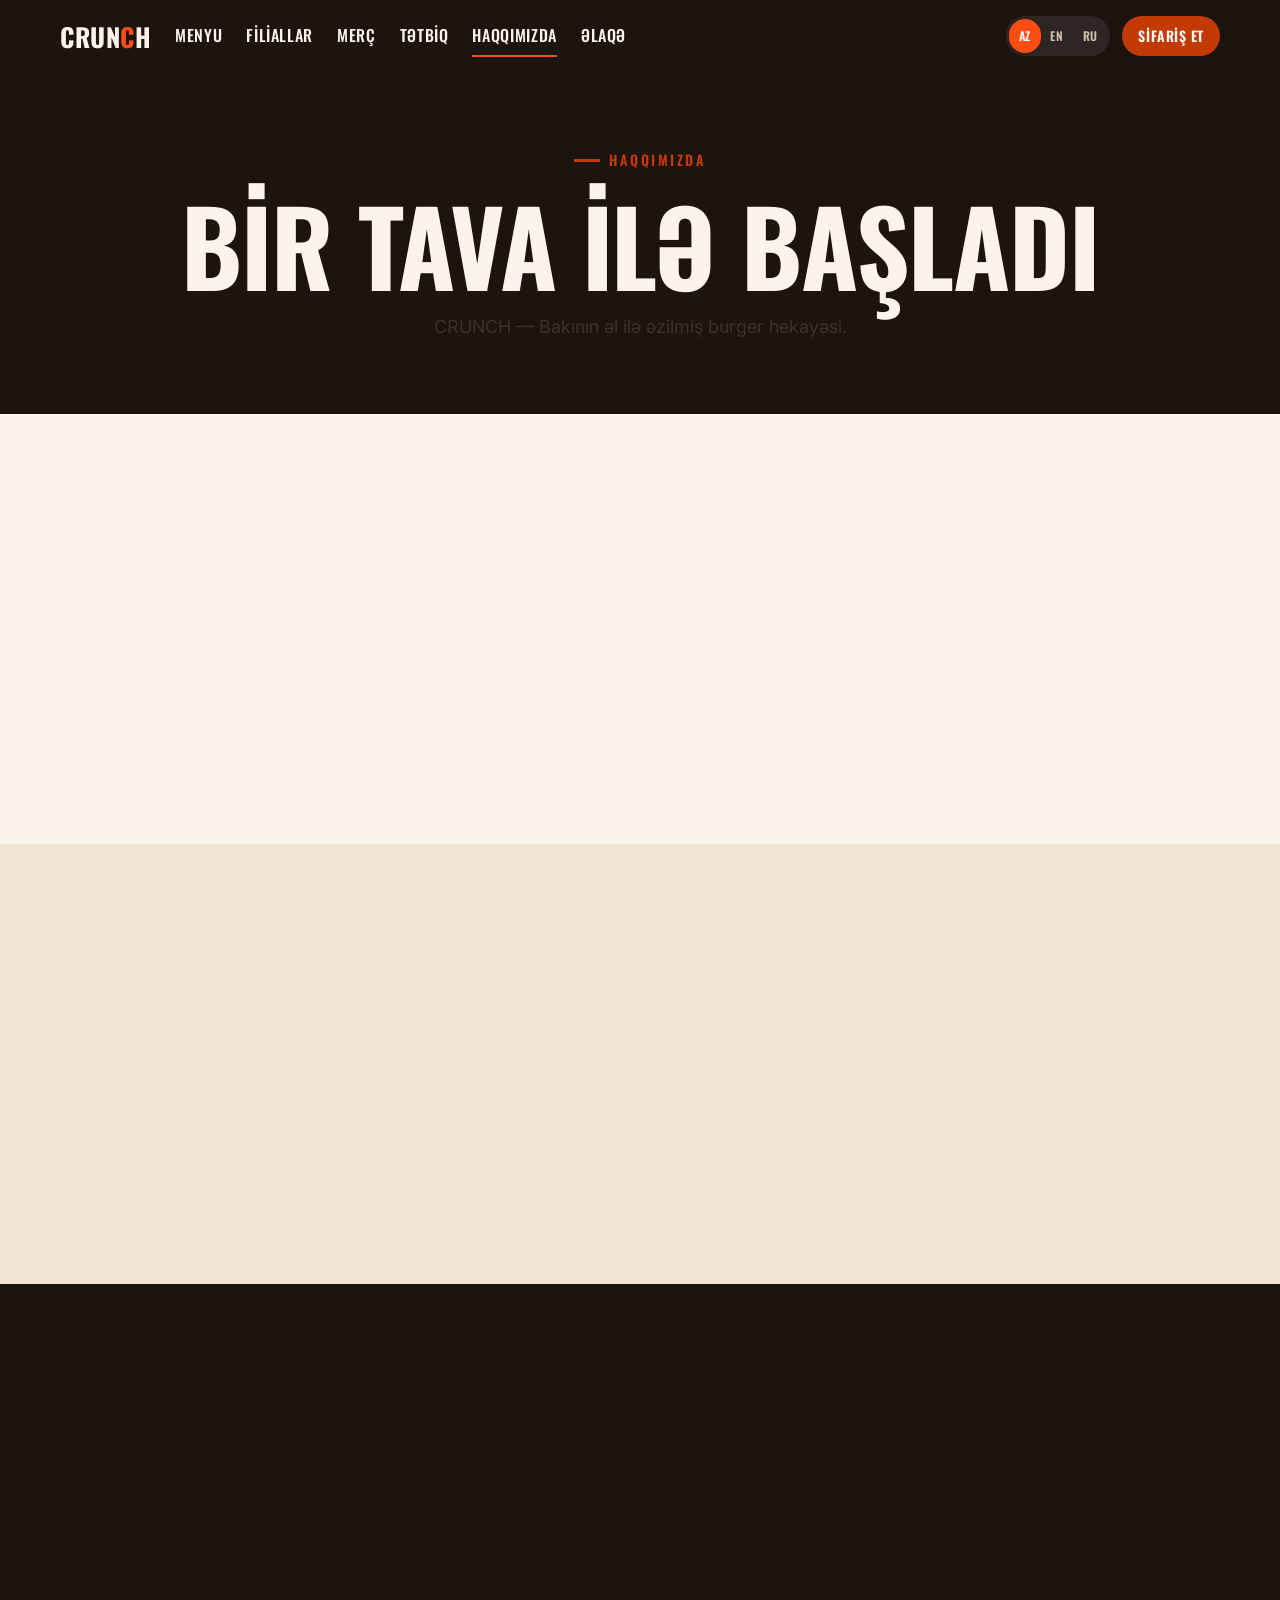
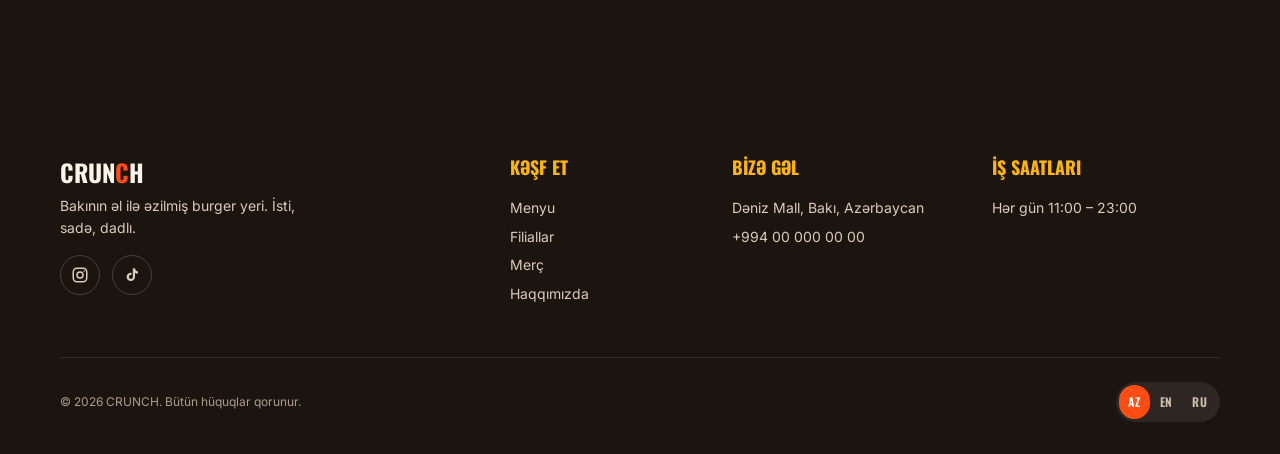
==== about.html @ f6db9130 "Add Menu, Locations, Merch, App, About, Contact pages - Menu: trilingual data-driven cards, sticky c" ====
<!doctype html>
<html lang="az">
<head>
<meta charset="utf-8">
<meta name="viewport" content="width=device-width, initial-scale=1, viewport-fit=cover">
<title>Haqqımızda — CRUNCH | Bir tava ilə başlayan hekayə</title>
<meta name="description" content="CRUNCH hekayəsi — 2021-ci ildə bir isti tava ilə başladıq. Təzəlik, sadəlik və qonaqpərvərlik dəyərlərimizlə tanış ol.">
<meta name="theme-color" content="#1B140F">
<link rel="icon" href="assets/img/brand/favicon.svg" type="image/svg+xml">
<meta property="og:title" content="CRUNCH — Bakının əl ilə əzilmiş burgerləri">
<meta property="og:type" content="website">
<link rel="preconnect" href="https://fonts.googleapis.com">
<link rel="preconnect" href="https://fonts.gstatic.com" crossorigin>
<link href="https://fonts.googleapis.com/css2?family=Oswald:wght@500;600;700&family=Inter:wght@400;500;700&display=swap&subset=latin,latin-ext,cyrillic" rel="stylesheet">
<link rel="stylesheet" href="css/tokens.css">
<link rel="stylesheet" href="css/base.css">
<link rel="stylesheet" href="css/components.css">
<link rel="stylesheet" href="css/pages.css">
<script defer src="data/strings.js"></script>
<script defer src="js/i18n.js"></script>
</head>
<body data-page="about">
<script>document.documentElement.classList.add('js');</script>
<a class="skip-link" href="#main">Skip to content</a>

<!-- @partial:header -->
<header class="site-header on-dark">
  <div class="container header-inner">
    <a class="brand" href="index.html" aria-label="CRUNCH">
      <span style="font-family:var(--font-display);font-weight:700;font-size:1.6rem;letter-spacing:.02em;color:var(--c-cream)">CRUN<span style="color:var(--c-flame)">C</span>H</span>
    </a>
    <nav class="nav-primary" aria-label="Primary">
      <a href="menu.html" data-i18n="nav.menu">Menyu</a>
      <a href="locations.html" data-i18n="nav.locations">Filiallar</a>
      <a href="merch.html" data-i18n="nav.merch">Merç</a>
      <a href="app.html" data-i18n="nav.app">Tətbiq</a>
      <a href="about.html" aria-current="page" data-i18n="nav.about">Haqqımızda</a>
      <a href="contact.html" data-i18n="nav.contact">Əlaqə</a>
    </nav>
    <div class="header-actions">
      <div class="lang-switch" role="radiogroup" aria-label="Language">
        <button type="button" data-lang="az" role="radio" aria-checked="true">AZ</button>
        <button type="button" data-lang="en" role="radio" aria-checked="false">EN</button>
        <button type="button" data-lang="ru" role="radio" aria-checked="false">RU</button>
      </div>
      <a class="btn btn--flame btn--sm" href="https://wolt.com/az/aze/baku/restaurant/crunch-burger" target="_blank" rel="noopener"><span data-i18n="cta.order">Sifariş et</span></a>
      <button class="nav-toggle" aria-label="Menyunu aç" data-i18n-attr="aria-label:nav.open" aria-expanded="false" aria-controls="drawer">
        <svg class="icon-open" viewBox="0 0 24 24" fill="none" stroke="currentColor" stroke-width="2.2" aria-hidden="true"><path d="M3 6h18M3 12h18M3 18h18"/></svg>
        <svg class="icon-close" viewBox="0 0 24 24" fill="none" stroke="currentColor" stroke-width="2.2" aria-hidden="true"><path d="M6 6l12 12M18 6L6 18"/></svg>
      </button>
    </div>
  </div>
</header>
<aside class="drawer on-dark" id="drawer" aria-label="Menu">
  <a class="drawer-link" href="menu.html" data-i18n="nav.menu">Menyu</a>
  <a class="drawer-link" href="locations.html" data-i18n="nav.locations">Filiallar</a>
  <a class="drawer-link" href="merch.html" data-i18n="nav.merch">Merç</a>
  <a class="drawer-link" href="app.html" data-i18n="nav.app">Tətbiq</a>
  <a class="drawer-link" href="about.html" aria-current="page" data-i18n="nav.about">Haqqımızda</a>
  <a class="drawer-link" href="contact.html" data-i18n="nav.contact">Əlaqə</a>
  <a class="btn btn--flame btn--block drawer-cta" href="https://wolt.com/az/aze/baku/restaurant/crunch-burger" target="_blank" rel="noopener"><span data-i18n="cta.order">Sifariş et</span></a>
</aside>
<div class="scrim"></div>
<!-- /@partial:header -->

<main id="main">

  <!-- Page hero -->
  <section class="page-hero">
    <div class="container">
      <span class="eyebrow" data-i18n="about.hero.eyebrow">Haqqımızda</span>
      <h1 data-i18n="about.hero.title">Bir tava ilə başladı</h1>
      <p class="lede" data-i18n="about.hero.sub">CRUNCH — Bakının əl ilə əzilmiş burger hekayəsi.</p>
    </div>
  </section>

  <!-- Story -->
  <section class="section" aria-label="Hekayəmiz">
    <div class="container">
      <div class="prose reveal">
        <p class="lede" data-i18n="about.story.lede">2021-ci ildə bir isti tava, bir çuval yerli çörək və sadə bir fikirlə başladıq: burger təzə olanda hər şey dəyişir.</p>
        <p data-i18n="about.story.p1">İlk mətbəximiz o qədər kiçik idi ki, növbə küçəyə çıxırdı. Amma qayda birinci gündən eyni idi — köftə yalnız sifariş gələndə əzilir, çörək yalnız həmin səhər bişirsə sayılır, sous yalnız öz mətbəximizdə hazırlanırsa süfrəyə çıxır.</p>
        <p data-i18n="about.story.p2">Bu gün Bakıda üç filialımız var, amma hər burger hələ də o kiçik mətbəxin qaydaları ilə hazırlanır. Böyüdük, tələsmədik.</p>
      </div>
    </div>
  </section>

  <!-- Values -->
  <section class="section on-paper" aria-labelledby="values-h">
    <div class="container">
      <div class="section-head reveal">
        <span class="eyebrow" data-i18n="about.values.eyebrow">Dəyərlərimiz</span>
        <h2 id="values-h" data-i18n="about.values.title">Bizi biz edən</h2>
      </div>
      <div class="values-grid">
        <article class="card reveal">
          <div class="body">
            <h3 data-i18n="about.v1t">Təzəlik</h3>
            <p class="desc" data-i18n="about.v1b">Dondurulmuş heç nə. Hər gün gələn ət, hər səhər bişən çörək.</p>
          </div>
        </article>
        <article class="card reveal">
          <div class="body">
            <h3 data-i18n="about.v2t">Sadəlik</h3>
            <p class="desc" data-i18n="about.v2b">Qısa menyu, dürüst qiymət, artıq heç nə. Yaxşı burger izahat istəmir.</p>
          </div>
        </article>
        <article class="card reveal">
          <div class="body">
            <h3 data-i18n="about.v3t">Qonaqpərvərlik</h3>
            <p class="desc" data-i18n="about.v3b">Hər qonaq evə gəlmiş kimi. İsti salam, isti burger.</p>
          </div>
        </article>
      </div>
    </div>
  </section>

  <!-- Closing CTA -->
  <section class="section on-dark" aria-labelledby="about-cta-h">
    <div class="container" style="text-align:center">
      <div class="reveal">
        <h2 id="about-cta-h" data-i18n="about.cta.title">İndi dadına bax</h2>
        <p class="lede" style="margin-inline:auto" data-i18n="about.cta.sub">Sözdən dada keçək — menyu səni gözləyir.</p>
        <a class="btn btn--flame" style="margin-top:var(--sp-6)" href="menu.html"><span data-i18n="cta.viewMenu">Menyuya bax</span></a>
      </div>
    </div>
  </section>

</main>

<!-- @partial:footer -->
<footer class="site-footer on-dark">
  <div class="container">
    <div class="footer-grid">
      <div class="footer-col footer-brand">
        <span style="font-family:var(--font-display);font-weight:700;font-size:1.5rem;color:var(--c-cream)">CRUN<span style="color:var(--c-flame)">C</span>H</span>
        <p data-i18n="footer.tagline">Bakının əl ilə əzilmiş burger yeri. İsti, sadə, dadlı.</p>
        <div class="socials">
          <a href="https://www.instagram.com/crunch.burger.baku/" target="_blank" rel="noopener" aria-label="Instagram"><svg viewBox="0 0 24 24" fill="none" stroke="currentColor" stroke-width="2" aria-hidden="true"><rect x="3" y="3" width="18" height="18" rx="5"/><circle cx="12" cy="12" r="4"/><circle cx="17.5" cy="6.5" r="1" fill="currentColor" stroke="none"/></svg></a>
          <a href="https://www.tiktok.com/@crunch.burger.baku" target="_blank" rel="noopener" aria-label="TikTok"><svg viewBox="0 0 24 24" fill="currentColor" aria-hidden="true"><path d="M16 3c.3 2.3 1.9 4 4 4.2v2.9c-1.5.1-2.8-.4-4-1.2v5.6a5.6 5.6 0 1 1-5.6-5.6c.3 0 .6 0 .9.1v3a2.6 2.6 0 1 0 1.8 2.5V3z"/></svg></a>
        </div>
      </div>
      <div class="footer-col">
        <h4 data-i18n="footer.explore">Kəşf et</h4>
        <a href="menu.html" data-i18n="nav.menu">Menyu</a>
        <a href="locations.html" data-i18n="nav.locations">Filiallar</a>
        <a href="merch.html" data-i18n="nav.merch">Merç</a>
        <a href="about.html" aria-current="page" data-i18n="nav.about">Haqqımızda</a>
      </div>
      <div class="footer-col">
        <h4 data-i18n="footer.visit">Bizə gəl</h4>
        <p data-i18n="footer.address">Dəniz Mall, Bakı, Azərbaycan</p>
        <a href="tel:+994000000000">+994 00 000 00 00</a>
      </div>
      <div class="footer-col">
        <h4 data-i18n="footer.hours">İş saatları</h4>
        <p data-i18n="footer.hoursVal">Hər gün 11:00 – 23:00</p>
      </div>
    </div>
    <div class="footer-bottom">
      <span>© 2026 CRUNCH. <span data-i18n="footer.rights">Bütün hüquqlar qorunur.</span></span>
      <div class="lang-switch" role="radiogroup" aria-label="Language">
        <button type="button" data-lang="az" role="radio" aria-checked="true">AZ</button>
        <button type="button" data-lang="en" role="radio" aria-checked="false">EN</button>
        <button type="button" data-lang="ru" role="radio" aria-checked="false">RU</button>
      </div>
    </div>
  </div>
</footer>
<!-- /@partial:footer -->

<script defer src="js/main.js"></script>
</body>
</html>
---- css/tokens.css ----
/* ============================================================
   CRUNCH — Design tokens ("CHAR & FLAME")
   Single source of truth. Everything else consumes these.
   ============================================================ */
:root {
  /* — Color — */
  --c-char: #1B140F;        /* dark sections, primary text on light */
  --c-smoke: #3B322B;       /* secondary text on light */
  --c-cream: #FAF4EA;       /* page background */
  --c-paper: #F1E6D4;       /* card / alt-section background */
  --c-line: #E2D5BF;        /* hairlines */
  --c-flame: #FF4D14;       /* bright accent: large/graphic only */
  --c-flame-deep: #C43A05;  /* flame as text on cream / button bg */
  --c-mustard: #FFB800;     /* badges, price highlights */
  --c-lettuce: #2E7D32;     /* "open now" status only */
  --c-white: #FFFFFF;
  --c-char-80: rgb(27 20 15 / .8);

  /* — Type — */
  --font-display: "Oswald", "Arial Narrow", "Segoe UI", sans-serif;
  --font-body: "Inter", system-ui, -apple-system, "Segoe UI", Roboto, sans-serif;
  --fs-900: clamp(2.75rem, 1.5rem + 6.5vw, 6.5rem);
  --fs-800: clamp(2rem, 1.2rem + 3.5vw, 3.75rem);
  --fs-700: clamp(1.5rem, 1.2rem + 1.5vw, 2.25rem);
  --fs-600: 1.25rem;
  --fs-500: 1.125rem;
  --fs-400: 1rem;
  --fs-300: .875rem;
  --fs-200: .75rem;

  /* — Space (4px base) — */
  --sp-1: .25rem; --sp-2: .5rem; --sp-3: .75rem; --sp-4: 1rem;
  --sp-6: 1.5rem; --sp-8: 2rem; --sp-12: 3rem; --sp-16: 4rem; --sp-24: 6rem;
  --section-pad: clamp(3.5rem, 8vw, 7rem);

  /* — Radius — */
  --r-sm: 8px; --r-md: 14px; --r-lg: 22px; --r-full: 999px;

  /* — Shadow (warm-tinted, never gray) — */
  --shadow-1: 0 1px 3px rgb(27 20 15 / .08);
  --shadow-2: 0 6px 20px rgb(27 20 15 / .12);
  --shadow-3: 0 16px 44px rgb(27 20 15 / .18);

  /* — Motion — */
  --ease-out: cubic-bezier(.22, 1, .36, 1);
  --ease-in-out: cubic-bezier(.65, 0, .35, 1);
  --t-fast: 150ms; --t-med: 280ms; --t-slow: 520ms;

  /* — Layout — */
  --container: 1240px;
  --gutter: clamp(1rem, 4vw, 2.5rem);
  --header-h: 64px;
}
@media (min-width: 1024px) {
  :root { --header-h: 72px; }
}
---- css/base.css ----
/* ============================================================
   CRUNCH — Base: reset, typography, landmarks, utilities
   ============================================================ */

*, *::before, *::after { box-sizing: border-box; }
* { margin: 0; min-width: 0; }

html {
  -webkit-text-size-adjust: 100%;
  scroll-behavior: smooth;
  scroll-padding-top: calc(var(--header-h) + 1rem);
}
@media (prefers-reduced-motion: reduce) {
  html { scroll-behavior: auto; }
}

body {
  font-family: var(--font-body);
  font-size: var(--fs-400);
  line-height: 1.6;
  color: var(--c-char);
  background: var(--c-cream);
  -webkit-font-smoothing: antialiased;
  text-rendering: optimizeLegibility;
  overflow-x: clip;                 /* belt-and-braces vs 320px overflow */
}

img, picture, svg, video { display: block; max-width: 100%; height: auto; }
a { color: inherit; text-decoration: none; }
button { font: inherit; color: inherit; cursor: pointer; background: none; border: 0; }
input, textarea, select { font: inherit; }
ul[role="list"] { list-style: none; padding: 0; }

h1, h2, h3 {
  font-family: var(--font-display);
  font-weight: 700;
  line-height: 1.02;
  letter-spacing: -0.01em;
  text-transform: uppercase;
  text-wrap: balance;
}
h1 { font-size: var(--fs-900); }
h2 { font-size: var(--fs-800); }
h3 { font-size: var(--fs-700); }
p { text-wrap: pretty; overflow-wrap: anywhere; }

/* — Focus — */
:focus-visible {
  outline: 3px solid var(--c-flame);
  outline-offset: 2px;
  border-radius: 3px;
}
.on-dark :focus-visible { outline-color: var(--c-mustard); }

/* — Skip link — */
.skip-link {
  position: absolute; left: 50%; top: -100px; transform: translateX(-50%);
  z-index: 200; background: var(--c-flame-deep); color: #fff;
  padding: .75rem 1.25rem; border-radius: 0 0 var(--r-md) var(--r-md); font-weight: 700;
  transition: top var(--t-fast) var(--ease-out);
}
.skip-link:focus { top: 0; }

/* — Layout utilities — */
.container {
  width: 100%; max-width: var(--container);
  margin-inline: auto; padding-inline: var(--gutter);
}
.section { padding-block: var(--section-pad); }
.on-dark { background: var(--c-char); color: var(--c-cream); }
.on-paper { background: var(--c-paper); }

.eyebrow {
  font-family: var(--font-display); font-weight: 600;
  text-transform: uppercase; letter-spacing: .18em;
  font-size: var(--fs-300); color: var(--c-flame-deep);
  display: inline-flex; align-items: center; gap: .6rem;
}
.on-dark .eyebrow { color: var(--c-mustard); }
.eyebrow::before { content: ""; width: 26px; height: 3px; background: currentColor; }

.lede { font-size: var(--fs-500); color: var(--c-smoke); max-width: 52ch; }
.on-dark .lede { color: #d9cdbb; }

.visually-hidden {
  position: absolute !important; width: 1px; height: 1px;
  padding: 0; margin: -1px; overflow: hidden; clip: rect(0 0 0 0); white-space: nowrap;
}

/* — Reveal on scroll (only hidden when JS is active) — */
html.js .reveal { opacity: 0; transform: translateY(16px); }
.reveal.is-visible {
  opacity: 1; transform: none;
  transition: opacity var(--t-slow) var(--ease-out), transform var(--t-slow) var(--ease-out);
}
@media (prefers-reduced-motion: reduce) {
  .reveal { opacity: 1; transform: none; transition: none; }
}
---- css/components.css ----
/* ============================================================
   CRUNCH — Components: buttons, header, drawer, footer, cards
   ============================================================ */

/* — Buttons — */
.btn {
  display: inline-flex; align-items: center; justify-content: center; gap: .55rem;
  font-family: var(--font-display); font-weight: 600; text-transform: uppercase;
  letter-spacing: .04em; font-size: var(--fs-400); line-height: 1;
  padding: .95rem 1.5rem; border-radius: var(--r-full);
  min-height: 48px; white-space: nowrap;
  transition: transform var(--t-fast) var(--ease-out),
              background-color var(--t-fast) var(--ease-out),
              box-shadow var(--t-fast) var(--ease-out), color var(--t-fast) var(--ease-out);
}
.btn:active { transform: translateY(1px) scale(.99); }
.btn--flame { background: var(--c-flame-deep); color: #fff; box-shadow: var(--shadow-2); }
.btn--flame:hover { background: var(--c-flame); box-shadow: var(--shadow-3); transform: translateY(-2px); }
.btn--ghost { background: transparent; color: currentColor; box-shadow: inset 0 0 0 2px currentColor; }
.btn--ghost:hover { background: currentColor; }
.btn--ghost:hover span { color: var(--c-char); }
.on-dark .btn--ghost:hover span { color: var(--c-char); }
.btn--sm { padding: .6rem 1rem; min-height: 40px; font-size: var(--fs-300); }
.btn--block { width: 100%; }

/* — Header — */
.site-header {
  position: sticky; top: 0; z-index: 100;
  background: var(--c-char); color: var(--c-cream);
  transition: box-shadow var(--t-med) var(--ease-out);
}
.site-header.is-scrolled { box-shadow: var(--shadow-2); }
.header-inner {
  height: var(--header-h);
  display: flex; align-items: center; gap: var(--sp-6);
}
.brand { display: inline-flex; align-items: center; flex: 0 0 auto; }
.brand svg, .brand img { height: 30px; width: auto; }
.nav-primary { display: none; }
.header-actions { margin-left: auto; display: flex; align-items: center; gap: var(--sp-3); }

.nav-primary a {
  font-family: var(--font-display); font-weight: 500; text-transform: uppercase;
  letter-spacing: .04em; font-size: var(--fs-400); color: var(--c-cream);
  padding: .4rem 0; position: relative;
}
.nav-primary a::after {
  content: ""; position: absolute; left: 0; right: 100%; bottom: -2px; height: 2px;
  background: var(--c-flame); transition: right var(--t-med) var(--ease-out);
}
.nav-primary a:hover::after, .nav-primary a[aria-current="page"]::after { right: 0; }

/* — Language pill — */
.lang-switch { display: inline-flex; background: rgb(255 255 255 / .08); border-radius: var(--r-full); padding: 3px; }
.lang-switch button {
  font-family: var(--font-display); font-weight: 600; font-size: var(--fs-200);
  letter-spacing: .05em; color: #cdbfad;
  padding: .35rem .6rem; border-radius: var(--r-full); min-height: 34px;
  transition: background-color var(--t-fast), color var(--t-fast);
}
.lang-switch button[aria-checked="true"] { background: var(--c-flame); color: #fff; }
.lang-switch button:hover:not([aria-checked="true"]) { color: #fff; }

/* — Hamburger — */
.nav-toggle {
  display: inline-flex; align-items: center; justify-content: center;
  width: 44px; height: 44px; border-radius: var(--r-sm); color: var(--c-cream);
}
.nav-toggle svg { width: 26px; height: 26px; }
.nav-toggle .icon-close { display: none; }

/* — Drawer — */
.drawer {
  position: fixed; inset: 0 0 0 auto; width: 85vw; max-width: 360px; z-index: 130;
  background: var(--c-char); color: var(--c-cream);
  transform: translateX(100%); transition: transform var(--t-med) var(--ease-in-out);
  display: flex; flex-direction: column; padding: calc(var(--header-h) + var(--sp-4)) var(--sp-6) var(--sp-8);
  overflow-y: auto; box-shadow: var(--shadow-3);
}
.drawer.is-open { transform: none; }
.drawer a.drawer-link {
  font-family: var(--font-display); font-weight: 500; text-transform: uppercase;
  font-size: var(--fs-700); padding: var(--sp-3) 0; border-bottom: 1px solid rgb(255 255 255 / .08);
}
.drawer a.drawer-link:hover { color: var(--c-mustard); }
.drawer .drawer-cta { margin-top: var(--sp-6); }
.drawer .lang-switch { margin-top: var(--sp-6); align-self: flex-start; }
.scrim {
  position: fixed; inset: 0; z-index: 120; background: rgb(27 20 15 / .5);
  opacity: 0; visibility: hidden; transition: opacity var(--t-med), visibility var(--t-med);
}
.scrim.is-open { opacity: 1; visibility: visible; }
body.nav-open { overflow: hidden; }

@media (min-width: 1024px) {
  .nav-primary { display: flex; gap: var(--sp-6); }
  .nav-toggle { display: none; }
  .drawer, .scrim { display: none; }
}

/* — Cards — */
.card {
  background: var(--c-white); border: 1px solid var(--c-line); border-radius: var(--r-lg);
  overflow: hidden; box-shadow: var(--shadow-1);
  transition: transform var(--t-med) var(--ease-out), box-shadow var(--t-med) var(--ease-out);
  display: flex; flex-direction: column;
}
.card:hover { transform: translateY(-4px); box-shadow: var(--shadow-3); }
.card .media { aspect-ratio: 1 / 1; background: var(--c-paper); position: relative; overflow: hidden; }
.card .media img { width: 100%; height: 100%; object-fit: cover; }
.card .body { padding: var(--sp-4); display: flex; flex-direction: column; gap: var(--sp-2); flex: 1; }
.card h3 { font-size: var(--fs-600); }
.card .desc { font-size: var(--fs-300); color: var(--c-smoke); }
.card .row { margin-top: auto; display: flex; align-items: center; justify-content: space-between; gap: var(--sp-2); padding-top: var(--sp-2); }

.price { font-family: var(--font-display); font-weight: 600; font-size: var(--fs-600); color: var(--c-char); }
.badge {
  display: inline-block; font-family: var(--font-display); font-weight: 600;
  font-size: var(--fs-200); letter-spacing: .04em; text-transform: uppercase;
  background: var(--c-mustard); color: var(--c-char); padding: .2rem .5rem; border-radius: var(--r-sm);
}
.badge--veg { background: var(--c-lettuce); color: #fff; }
.badge--hot { background: var(--c-flame); color: #fff; }

/* stretched link (whole card tappable) */
.stretch { position: static; }
.stretch::after { content: ""; position: absolute; inset: 0; }

/* — Footer — */
.site-footer { background: var(--c-char); color: var(--c-cream); padding-block: var(--section-pad) var(--sp-8); }
.footer-grid { display: grid; gap: var(--sp-8); grid-template-columns: 1fr; }
.footer-col h4 { font-family: var(--font-display); text-transform: uppercase; font-size: var(--fs-500); margin-bottom: var(--sp-3); color: var(--c-mustard); }
.footer-col a, .footer-col p { color: #d9cdbb; font-size: var(--fs-300); padding: .2rem 0; display: block; }
.footer-col a:hover { color: #fff; }
.footer-brand p { max-width: 34ch; }
.socials { display: flex; gap: var(--sp-3); margin-top: var(--sp-3); }
.socials a { width: 40px; height: 40px; display: inline-flex; align-items: center; justify-content: center; border: 1px solid rgb(255 255 255 / .18); border-radius: var(--r-full); }
.socials svg { width: 18px; height: 18px; }
.footer-bottom {
  margin-top: var(--sp-12); padding-top: var(--sp-6); border-top: 1px solid rgb(255 255 255 / .1);
  display: flex; flex-wrap: wrap; gap: var(--sp-4); align-items: center; justify-content: space-between;
  font-size: var(--fs-200); color: #a99e8c;
}
@media (min-width: 640px) { .footer-grid { grid-template-columns: 2fr 1fr 1fr; } }
@media (min-width: 1024px) { .footer-grid { grid-template-columns: 2.2fr 1fr 1.2fr 1.2fr; } }
---- css/pages.css ----
/* ============================================================
   CRUNCH — Page sections (Home + shared page-hero)
   ============================================================ */

/* — Home hero — */
.hero {
  position: relative; background: var(--c-char); color: var(--c-cream);
  min-height: calc(100svh - var(--header-h)); display: flex; align-items: center;
  overflow: hidden;
}
.hero::before {              /* flame glow */
  content: ""; position: absolute; inset: auto -20% -30% 30%; width: 70%; height: 80%;
  background: radial-gradient(closest-side, rgb(255 77 20 / .35), transparent 70%);
  filter: blur(20px); pointer-events: none;
}
.hero-grid {
  position: relative; display: grid; gap: var(--sp-6); align-items: center;
  grid-template-columns: 1fr; padding-block: var(--sp-12);
}
.hero-copy h1 { margin: var(--sp-3) 0; }
.hero-copy h1 .flame { color: var(--c-flame); }
.hero-cta { display: flex; flex-wrap: wrap; gap: var(--sp-3); margin-top: var(--sp-6); }
.hero-cta .btn { flex: 1 1 auto; }
.hero-media { position: relative; }
.hero-media img { width: 100%; border-radius: var(--r-lg); }
.hero-stats { display: flex; gap: var(--sp-6); margin-top: var(--sp-8); flex-wrap: wrap; }
.hero-stats .stat b { font-family: var(--font-display); font-size: var(--fs-700); color: var(--c-mustard); display: block; }
.hero-stats .stat span { font-size: var(--fs-200); letter-spacing: .1em; text-transform: uppercase; color: #b6ab99; }

@media (min-width: 900px) {
  .hero-grid { grid-template-columns: 1.05fr .95fr; gap: var(--sp-12); }
  .hero-cta .btn { flex: 0 0 auto; }
}

/* — Marquee promo — */
.marquee {
  background: var(--c-mustard); color: var(--c-char); overflow: hidden;
  padding-block: var(--sp-3); border-block: 3px solid var(--c-char);
}
.marquee-track {
  display: inline-flex; gap: var(--sp-6); white-space: nowrap; will-change: transform;
  animation: marquee 22s linear infinite;
}
.marquee span { font-family: var(--font-display); font-weight: 700; text-transform: uppercase; font-size: var(--fs-600); letter-spacing: .04em; }
.marquee span::after { content: "•"; margin-left: var(--sp-6); color: var(--c-flame-deep); }
@keyframes marquee { to { transform: translateX(-50%); } }
@media (prefers-reduced-motion: reduce) { .marquee-track { animation: none; } }

/* — Section head — */
.section-head { display: flex; flex-direction: column; gap: var(--sp-3); margin-bottom: var(--sp-8); }
.section-head.between { align-items: start; }
@media (min-width: 768px) {
  .section-head.between { flex-direction: row; align-items: end; justify-content: space-between; }
}

/* — Product grid / carousel — */
.product-grid { display: grid; gap: var(--sp-4); grid-template-columns: repeat(2, 1fr); }
@media (max-width: 560px) {
  .product-grid.scroll {
    display: flex; gap: var(--sp-4); overflow-x: auto; scroll-snap-type: x mandatory;
    margin-inline: calc(var(--gutter) * -1); padding-inline: var(--gutter); scrollbar-width: none;
  }
  .product-grid.scroll::-webkit-scrollbar { display: none; }
  .product-grid.scroll > * { flex: 0 0 78%; scroll-snap-align: start; }
}
@media (min-width: 900px) { .product-grid { grid-template-columns: repeat(4, 1fr); } }

/* — Craft split — */
.split { display: grid; gap: var(--sp-8); align-items: center; grid-template-columns: 1fr; }
.split img { border-radius: var(--r-lg); box-shadow: var(--shadow-2); }
.claims { display: grid; gap: var(--sp-4); }
.claim { display: flex; gap: var(--sp-4); align-items: flex-start; }
.claim .ico { flex: 0 0 auto; width: 46px; height: 46px; border-radius: var(--r-full); background: var(--c-flame); color: #fff; display: grid; place-items: center; }
.claim .ico svg { width: 24px; height: 24px; }
.claim h3 { font-size: var(--fs-600); margin-bottom: .2rem; }
.claim p { font-size: var(--fs-300); color: var(--c-smoke); }
@media (min-width: 768px) { .split { grid-template-columns: 1fr 1fr; } .split.reverse .split-media { order: 2; } }

/* — Locator teaser + app teaser — */
.teaser { display: grid; gap: var(--sp-8); align-items: center; grid-template-columns: 1fr; }
.teaser img, .teaser .map-static { border-radius: var(--r-lg); width: 100%; aspect-ratio: 16 / 10; object-fit: cover; background: var(--c-smoke); }
.store-mini { background: var(--c-white); color: var(--c-char); border-radius: var(--r-md); padding: var(--sp-4); box-shadow: var(--shadow-2); }
.store-mini h3 { font-size: var(--fs-600); }
.store-mini .status { color: var(--c-lettuce); font-weight: 700; font-size: var(--fs-300); }
@media (min-width: 768px) { .teaser { grid-template-columns: 1.2fr .8fr; } }

.phone-mock {
  width: min(260px, 70%); aspect-ratio: 9 / 19; margin-inline: auto;
  border-radius: 34px; background: linear-gradient(160deg, #2a2019, #120d09);
  border: 6px solid #0c0906; box-shadow: var(--shadow-3); position: relative; overflow: hidden;
}
.phone-mock::before { content: ""; position: absolute; top: 10px; left: 50%; transform: translateX(-50%); width: 44%; height: 16px; background: #0c0906; border-radius: var(--r-full); }
.store-badges { display: flex; flex-wrap: wrap; gap: var(--sp-3); margin-top: var(--sp-4); }
.store-badges img { height: 46px; width: auto; }

/* — Page hero (inner pages) — */
.page-hero { background: var(--c-char); color: var(--c-cream); padding-block: calc(var(--section-pad) * .7); text-align: center; }
.page-hero .eyebrow { justify-content: center; margin-bottom: var(--sp-3); }
.page-hero h1 { margin-block: var(--sp-2) var(--sp-4); }
.page-hero .lede { margin-inline: auto; }

/* ============================================================
   Menu page
   ============================================================ */
body[data-page="menu"] .cat-rail {
  position: sticky; top: var(--header-h); z-index: 90;
  background: var(--c-cream); border-bottom: 1px solid var(--c-line);
}
body[data-page="menu"] .cat-rail .rail-track {
  display: flex; gap: var(--sp-2); overflow-x: auto; padding-block: var(--sp-3);
  scrollbar-width: none; -webkit-overflow-scrolling: touch;
}
body[data-page="menu"] .cat-rail .rail-track::-webkit-scrollbar { display: none; }
body[data-page="menu"] .rail-pill {
  flex: 0 0 auto; display: inline-flex; align-items: center;
  min-height: 44px; padding: .5rem 1.1rem; border-radius: var(--r-full);
  font-family: var(--font-display); font-weight: 600; text-transform: uppercase;
  letter-spacing: .04em; font-size: var(--fs-300); color: var(--c-smoke);
  box-shadow: inset 0 0 0 1.5px var(--c-line); white-space: nowrap;
  transition: background-color var(--t-fast), color var(--t-fast), box-shadow var(--t-fast);
}
body[data-page="menu"] .rail-pill:hover { color: var(--c-char); box-shadow: inset 0 0 0 1.5px var(--c-char); }
body[data-page="menu"] .rail-pill.is-active {
  background: var(--c-flame-deep); color: #fff; box-shadow: none;
}
body[data-page="menu"] .menu-cat { padding-block: var(--sp-12) var(--sp-4); scroll-margin-top: calc(var(--header-h) + 70px); }
body[data-page="menu"] .cat-head {
  font-size: var(--fs-800); margin-bottom: var(--sp-6);
  display: flex; align-items: baseline; gap: var(--sp-2); flex-wrap: wrap;
}
body[data-page="menu"] .cat-head .cat-index { color: var(--c-flame-deep); font-size: .6em; letter-spacing: .06em; }
body[data-page="menu"] .menu-item .tag-row { display: flex; flex-wrap: wrap; gap: var(--sp-1); }
body[data-page="menu"] .menu-noscript {
  padding: var(--sp-4); background: var(--c-paper); border: 1px solid var(--c-line);
  border-radius: var(--r-md); margin-block: var(--sp-8);
}

/* ============================================================
   Locations page
   ============================================================ */
body[data-page="locations"] .loc-layout { display: grid; gap: var(--sp-8); grid-template-columns: 1fr; align-items: start; }
body[data-page="locations"] .map-embed {
  position: relative; aspect-ratio: 4 / 3; border-radius: var(--r-lg);
  overflow: hidden; box-shadow: var(--shadow-2); background: var(--c-paper);
}
body[data-page="locations"] .map-embed iframe { width: 100%; height: 100%; border: 0; display: block; }
body[data-page="locations"] .stores-list { display: grid; gap: var(--sp-4); }
body[data-page="locations"] .store-card:hover { transform: none; }
body[data-page="locations"] .store-top { display: flex; align-items: center; justify-content: space-between; gap: var(--sp-2); flex-wrap: wrap; }
body[data-page="locations"] .store-hours { margin-top: calc(var(--sp-1) * -1); }
body[data-page="locations"] .store-status { font-size: var(--fs-300); font-weight: 700; color: var(--c-smoke); }
body[data-page="locations"] .badge--open { background: var(--c-lettuce); color: #fff; }
body[data-page="locations"] .badge--closed { background: var(--c-line); color: var(--c-smoke); }
body[data-page="locations"] .store-card .row { justify-content: flex-start; }
@media (min-width: 900px) {
  body[data-page="locations"] .loc-layout { grid-template-columns: 1.1fr .9fr; }
  body[data-page="locations"] .map-embed { position: sticky; top: calc(var(--header-h) + var(--sp-4)); aspect-ratio: 4 / 5; }
}

/* ============================================================
   Merch page
   ============================================================ */
body[data-page="merch"] .merch-grid { display: grid; gap: var(--sp-4); grid-template-columns: repeat(2, 1fr); }
body[data-page="merch"] .merch-grid .card .media { aspect-ratio: 4 / 5; }
body[data-page="merch"] .merch-note { font-size: var(--fs-200); color: var(--c-smoke); text-transform: uppercase; letter-spacing: .06em; font-family: var(--font-display); }
@media (min-width: 768px) { body[data-page="merch"] .merch-grid { grid-template-columns: repeat(3, 1fr); } }
@media (min-width: 1100px) { body[data-page="merch"] .merch-grid { grid-template-columns: repeat(4, 1fr); } }

/* ============================================================
   App page
   ============================================================ */
body[data-page="app"] .app-badges { display: flex; flex-wrap: wrap; gap: var(--sp-3); margin-top: var(--sp-6); }
body[data-page="app"] .benefit-grid { display: grid; gap: var(--sp-4); grid-template-columns: 1fr; }
body[data-page="app"] .benefit-grid .card .body { gap: var(--sp-2); }
@media (min-width: 768px) { body[data-page="app"] .benefit-grid { grid-template-columns: repeat(3, 1fr); } }

/* ============================================================
   About page
   ============================================================ */
body[data-page="about"] .prose { max-width: 65ch; }
body[data-page="about"] .prose p + p { margin-top: var(--sp-4); }
body[data-page="about"] .prose .lede { margin-bottom: var(--sp-6); }
body[data-page="about"] .values-grid { display: grid; gap: var(--sp-4); grid-template-columns: 1fr; }
@media (min-width: 768px) { body[data-page="about"] .values-grid { grid-template-columns: repeat(3, 1fr); } }

/* ============================================================
   Contact page
   ============================================================ */
body[data-page="contact"] .contact-grid { display: grid; gap: var(--sp-8); grid-template-columns: 1fr; align-items: start; }
@media (min-width: 900px) { body[data-page="contact"] .contact-grid { grid-template-columns: .9fr 1.1fr; } }
body[data-page="contact"] .contact-list { display: grid; gap: var(--sp-4); margin-top: var(--sp-6); }
body[data-page="contact"] .contact-list .label {
  font-family: var(--font-display); font-weight: 600; text-transform: uppercase;
  letter-spacing: .06em; font-size: var(--fs-200); color: var(--c-flame-deep); display: block;
}
body[data-page="contact"] .contact-list a { display: inline-flex; align-items: center; min-height: 44px; font-weight: 500; }
body[data-page="contact"] .contact-list a:hover { color: var(--c-flame-deep); }
body[data-page="contact"] .contact-form {
  background: var(--c-white); border: 1px solid var(--c-line); border-radius: var(--r-lg);
  padding: var(--sp-6); box-shadow: var(--shadow-1); display: grid; gap: var(--sp-4);
}
body[data-page="contact"] .contact-form label { font-weight: 700; font-size: var(--fs-300); display: block; margin-bottom: var(--sp-1); }
body[data-page="contact"] .contact-form input,
body[data-page="contact"] .contact-form textarea {
  width: 100%; min-height: 48px; padding: .75rem 1rem;
  border: 1.5px solid var(--c-line); border-radius: var(--r-sm);
  background: var(--c-cream); color: var(--c-char);
}
body[data-page="contact"] .contact-form textarea { min-height: 140px; resize: vertical; }
body[data-page="contact"] .contact-form input:focus-visible,
body[data-page="contact"] .contact-form textarea:focus-visible { outline-offset: 0; border-color: transparent; }
body[data-page="contact"] .hp-field { position: absolute !important; left: -9999px; width: 1px; height: 1px; overflow: hidden; }
body[data-page="contact"] .faq { max-width: 760px; }
body[data-page="contact"] .faq details {
  border: 1px solid var(--c-line); border-radius: var(--r-md);
  background: var(--c-white); margin-top: var(--sp-3);
}
body[data-page="contact"] .faq summary {
  cursor: pointer; padding: var(--sp-4); min-height: 44px;
  font-family: var(--font-display); font-weight: 600; font-size: var(--fs-500);
  text-transform: uppercase; letter-spacing: .02em; list-style-position: inside;
}
body[data-page="contact"] .faq details[open] summary { border-bottom: 1px solid var(--c-line); }
body[data-page="contact"] .faq details p { padding: var(--sp-4); color: var(--c-smoke); }
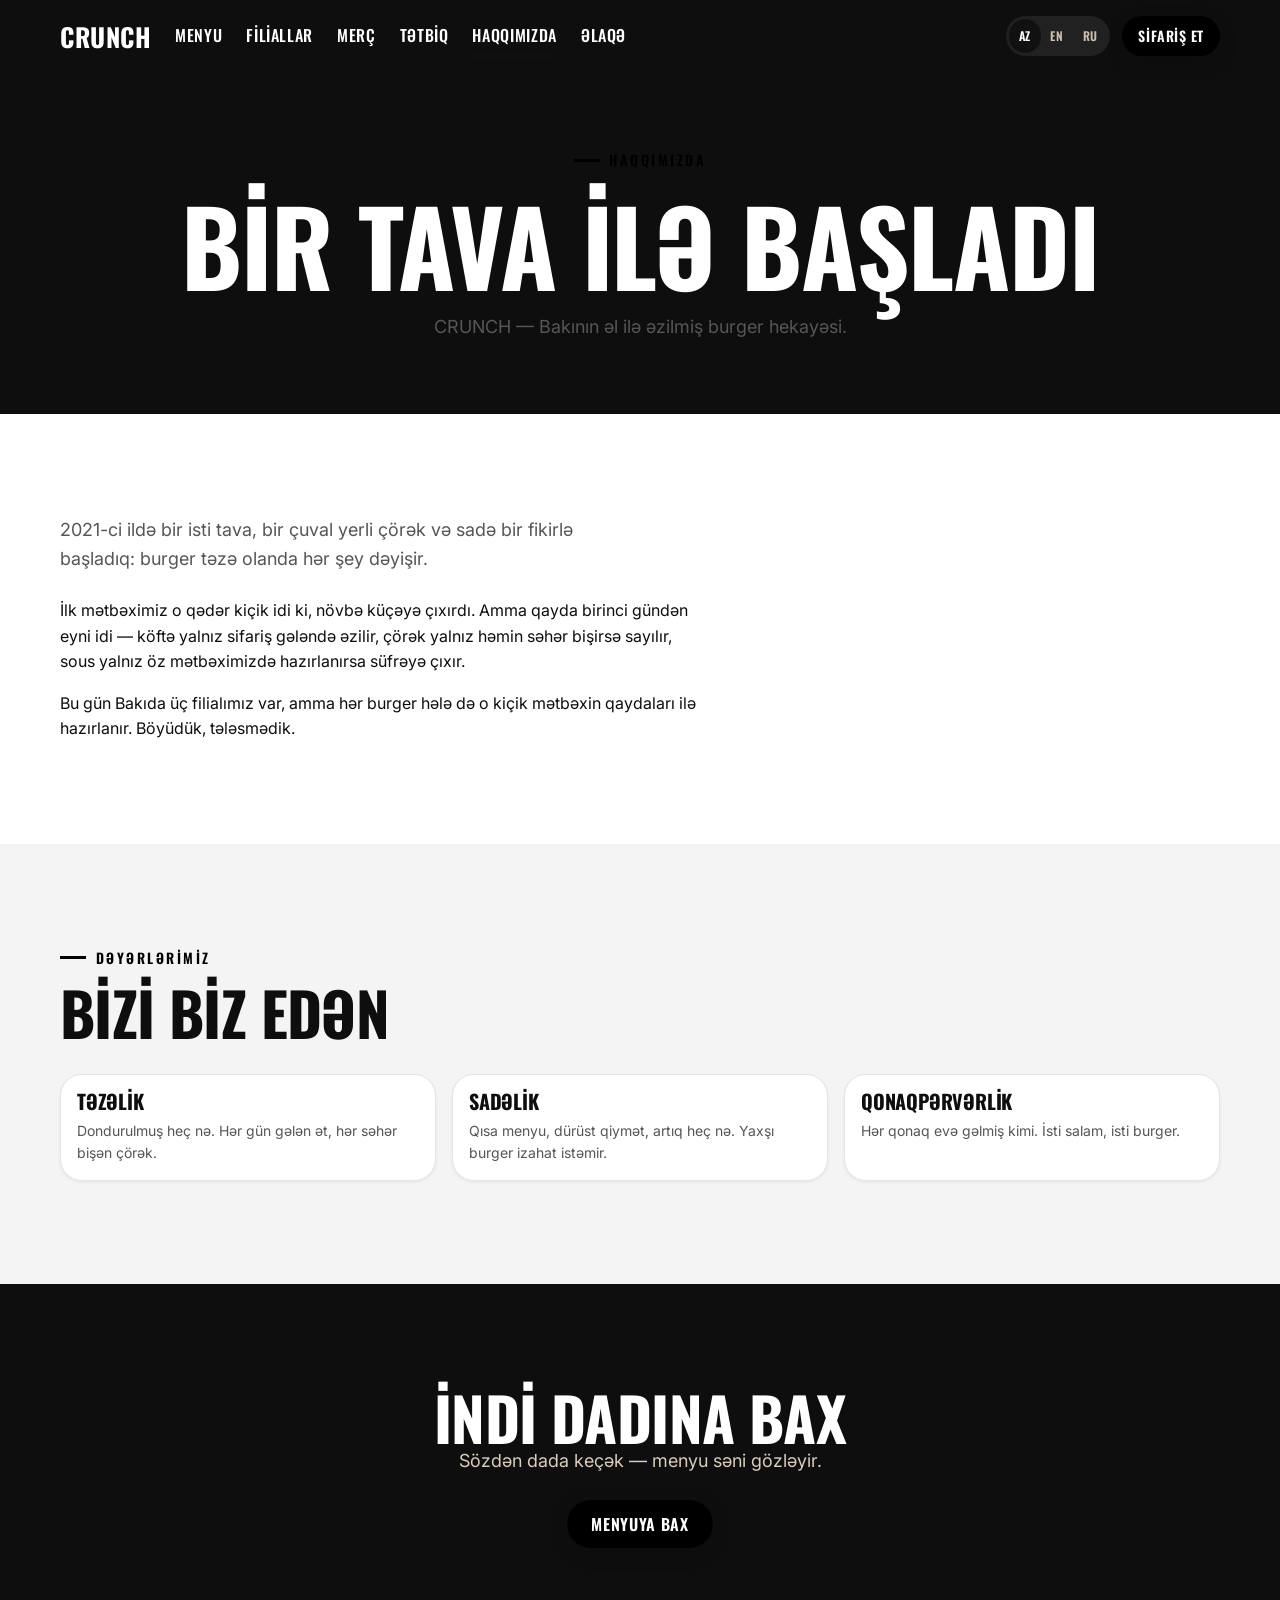
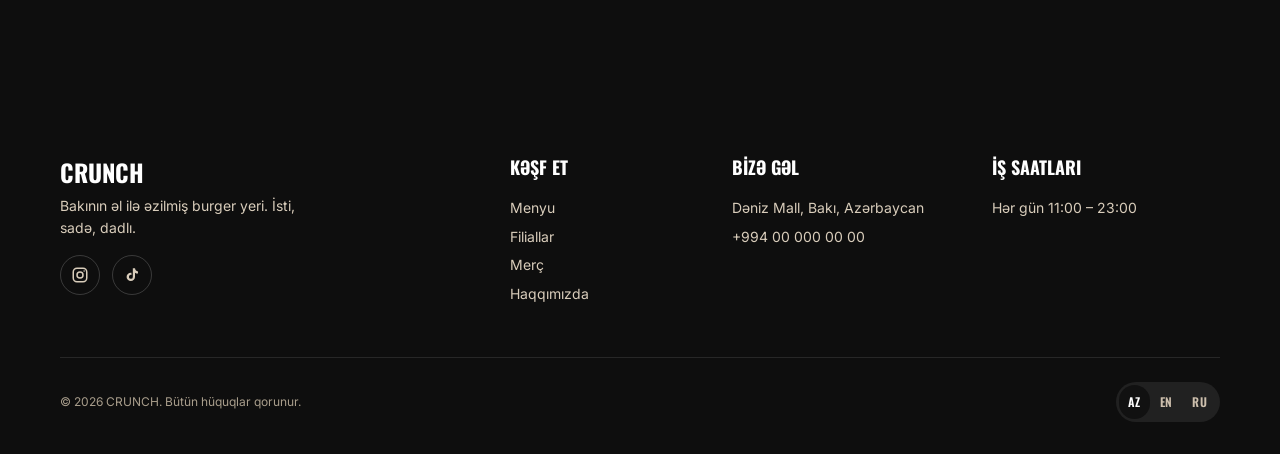
==== commit e2ae2734: "Switch to the black-and-white brand palette and fix hidden reveal sections Retheme tokens from the o" ====
--- a/about.html
+++ b/about.html
@@ -5,8 +5,8 @@
 <meta name="viewport" content="width=device-width, initial-scale=1, viewport-fit=cover">
 <title>Haqqımızda — CRUNCH | Bir tava ilə başlayan hekayə</title>
 <meta name="description" content="CRUNCH hekayəsi — 2021-ci ildə bir isti tava ilə başladıq. Təzəlik, sadəlik və qonaqpərvərlik dəyərlərimizlə tanış ol.">
-<meta name="theme-color" content="#1B140F">
-<link rel="icon" href="assets/img/brand/favicon.svg" type="image/svg+xml">
+<meta name="theme-color" content="#0E0E0E">
+<link rel="icon" href="assets/img/brand/logo.jpg">
 <meta property="og:title" content="CRUNCH — Bakının əl ilə əzilmiş burgerləri">
 <meta property="og:type" content="website">
 <link rel="preconnect" href="https://fonts.googleapis.com">
@@ -27,7 +27,7 @@
 <header class="site-header on-dark">
   <div class="container header-inner">
     <a class="brand" href="index.html" aria-label="CRUNCH">
-      <span style="font-family:var(--font-display);font-weight:700;font-size:1.6rem;letter-spacing:.02em;color:var(--c-cream)">CRUN<span style="color:var(--c-flame)">C</span>H</span>
+      <span style="font-family:var(--font-display);font-weight:700;font-size:1.6rem;letter-spacing:.02em;color:var(--c-cream)">CRUN<span style="color:var(--c-cream)">C</span>H</span>
     </a>
     <nav class="nav-primary" aria-label="Primary">
       <a href="menu.html" data-i18n="nav.menu">Menyu</a>
@@ -133,7 +133,7 @@
   <div class="container">
     <div class="footer-grid">
       <div class="footer-col footer-brand">
-        <span style="font-family:var(--font-display);font-weight:700;font-size:1.5rem;color:var(--c-cream)">CRUN<span style="color:var(--c-flame)">C</span>H</span>
+        <span style="font-family:var(--font-display);font-weight:700;font-size:1.5rem;color:var(--c-cream)">CRUN<span style="color:var(--c-cream)">C</span>H</span>
         <p data-i18n="footer.tagline">Bakının əl ilə əzilmiş burger yeri. İsti, sadə, dadlı.</p>
         <div class="socials">
           <a href="https://www.instagram.com/crunch.burger.baku/" target="_blank" rel="noopener" aria-label="Instagram"><svg viewBox="0 0 24 24" fill="none" stroke="currentColor" stroke-width="2" aria-hidden="true"><rect x="3" y="3" width="18" height="18" rx="5"/><circle cx="12" cy="12" r="4"/><circle cx="17.5" cy="6.5" r="1" fill="currentColor" stroke="none"/></svg></a>
--- a/css/tokens.css
+++ b/css/tokens.css
@@ -1,20 +1,21 @@
 /* ============================================================
-   CRUNCH — Design tokens ("CHAR & FLAME")
+   CRUNCH — Design tokens (black & white brand)
    Single source of truth. Everything else consumes these.
+   Var names kept for compatibility; values are monochrome.
    ============================================================ */
 :root {
   /* — Color — */
-  --c-char: #1B140F;        /* dark sections, primary text on light */
-  --c-smoke: #3B322B;       /* secondary text on light */
-  --c-cream: #FAF4EA;       /* page background */
-  --c-paper: #F1E6D4;       /* card / alt-section background */
-  --c-line: #E2D5BF;        /* hairlines */
-  --c-flame: #FF4D14;       /* bright accent: large/graphic only */
-  --c-flame-deep: #C43A05;  /* flame as text on cream / button bg */
-  --c-mustard: #FFB800;     /* badges, price highlights */
-  --c-lettuce: #2E7D32;     /* "open now" status only */
+  --c-char: #0E0E0E;        /* black: dark sections, primary text on light */
+  --c-smoke: #565656;       /* secondary text on light */
+  --c-cream: #FFFFFF;       /* page background (white) */
+  --c-paper: #F4F4F4;       /* card / alt-section background */
+  --c-line: #E6E6E6;        /* hairlines */
+  --c-flame: #111111;       /* accent (black) */
+  --c-flame-deep: #000000;  /* button bg / accent text on light */
+  --c-mustard: #FFFFFF;     /* light accent used on dark sections */
+  --c-lettuce: #1E7D32;     /* "open now" status only */
   --c-white: #FFFFFF;
-  --c-char-80: rgb(27 20 15 / .8);
+  --c-char-80: rgb(14 14 14 / .8);
 
   /* — Type — */
   --font-display: "Oswald", "Arial Narrow", "Segoe UI", sans-serif;
@@ -36,10 +37,10 @@
   /* — Radius — */
   --r-sm: 8px; --r-md: 14px; --r-lg: 22px; --r-full: 999px;
 
-  /* — Shadow (warm-tinted, never gray) — */
-  --shadow-1: 0 1px 3px rgb(27 20 15 / .08);
-  --shadow-2: 0 6px 20px rgb(27 20 15 / .12);
-  --shadow-3: 0 16px 44px rgb(27 20 15 / .18);
+  /* — Shadow (neutral) — */
+  --shadow-1: 0 1px 3px rgb(0 0 0 / .08);
+  --shadow-2: 0 6px 20px rgb(0 0 0 / .12);
+  --shadow-3: 0 16px 44px rgb(0 0 0 / .18);
 
   /* — Motion — */
   --ease-out: cubic-bezier(.22, 1, .36, 1);
--- a/css/base.css
+++ b/css/base.css
@@ -89,7 +89,7 @@
 
 /* — Reveal on scroll (only hidden when JS is active) — */
 html.js .reveal { opacity: 0; transform: translateY(16px); }
-.reveal.is-visible {
+html.js .reveal.is-visible {
   opacity: 1; transform: none;
   transition: opacity var(--t-slow) var(--ease-out), transform var(--t-slow) var(--ease-out);
 }
--- a/css/components.css
+++ b/css/components.css
@@ -117,10 +117,10 @@
 .badge {
   display: inline-block; font-family: var(--font-display); font-weight: 600;
   font-size: var(--fs-200); letter-spacing: .04em; text-transform: uppercase;
-  background: var(--c-mustard); color: var(--c-char); padding: .2rem .5rem; border-radius: var(--r-sm);
+  background: var(--c-char); color: var(--c-white); padding: .2rem .5rem; border-radius: var(--r-sm);
 }
 .badge--veg { background: var(--c-lettuce); color: #fff; }
-.badge--hot { background: var(--c-flame); color: #fff; }
+.badge--hot { background: var(--c-char); color: #fff; }
 
 /* stretched link (whole card tappable) */
 .stretch { position: static; }
--- a/css/pages.css
+++ b/css/pages.css
@@ -8,9 +8,9 @@
   min-height: calc(100svh - var(--header-h)); display: flex; align-items: center;
   overflow: hidden;
 }
-.hero::before {              /* flame glow */
+.hero::before {              /* soft light glow */
   content: ""; position: absolute; inset: auto -20% -30% 30%; width: 70%; height: 80%;
-  background: radial-gradient(closest-side, rgb(255 77 20 / .35), transparent 70%);
+  background: radial-gradient(closest-side, rgb(255 255 255 / .10), transparent 70%);
   filter: blur(20px); pointer-events: none;
 }
 .hero-grid {
@@ -18,14 +18,14 @@
   grid-template-columns: 1fr; padding-block: var(--sp-12);
 }
 .hero-copy h1 { margin: var(--sp-3) 0; }
-.hero-copy h1 .flame { color: var(--c-flame); }
+.hero-copy h1 .flame { color: var(--c-cream); }
 .hero-cta { display: flex; flex-wrap: wrap; gap: var(--sp-3); margin-top: var(--sp-6); }
 .hero-cta .btn { flex: 1 1 auto; }
 .hero-media { position: relative; }
 .hero-media img { width: 100%; border-radius: var(--r-lg); }
 .hero-stats { display: flex; gap: var(--sp-6); margin-top: var(--sp-8); flex-wrap: wrap; }
 .hero-stats .stat b { font-family: var(--font-display); font-size: var(--fs-700); color: var(--c-mustard); display: block; }
-.hero-stats .stat span { font-size: var(--fs-200); letter-spacing: .1em; text-transform: uppercase; color: #b6ab99; }
+.hero-stats .stat span { font-size: var(--fs-200); letter-spacing: .1em; text-transform: uppercase; color: #A6A6A6; }
 
 @media (min-width: 900px) {
   .hero-grid { grid-template-columns: 1.05fr .95fr; gap: var(--sp-12); }
@@ -34,7 +34,7 @@
 
 /* — Marquee promo — */
 .marquee {
-  background: var(--c-mustard); color: var(--c-char); overflow: hidden;
+  background: var(--c-char); color: var(--c-cream); overflow: hidden;
   padding-block: var(--sp-3); border-block: 3px solid var(--c-char);
 }
 .marquee-track {
@@ -42,7 +42,7 @@
   animation: marquee 22s linear infinite;
 }
 .marquee span { font-family: var(--font-display); font-weight: 700; text-transform: uppercase; font-size: var(--fs-600); letter-spacing: .04em; }
-.marquee span::after { content: "•"; margin-left: var(--sp-6); color: var(--c-flame-deep); }
+.marquee span::after { content: "•"; margin-left: var(--sp-6); color: var(--c-cream); }
 @keyframes marquee { to { transform: translateX(-50%); } }
 @media (prefers-reduced-motion: reduce) { .marquee-track { animation: none; } }
 
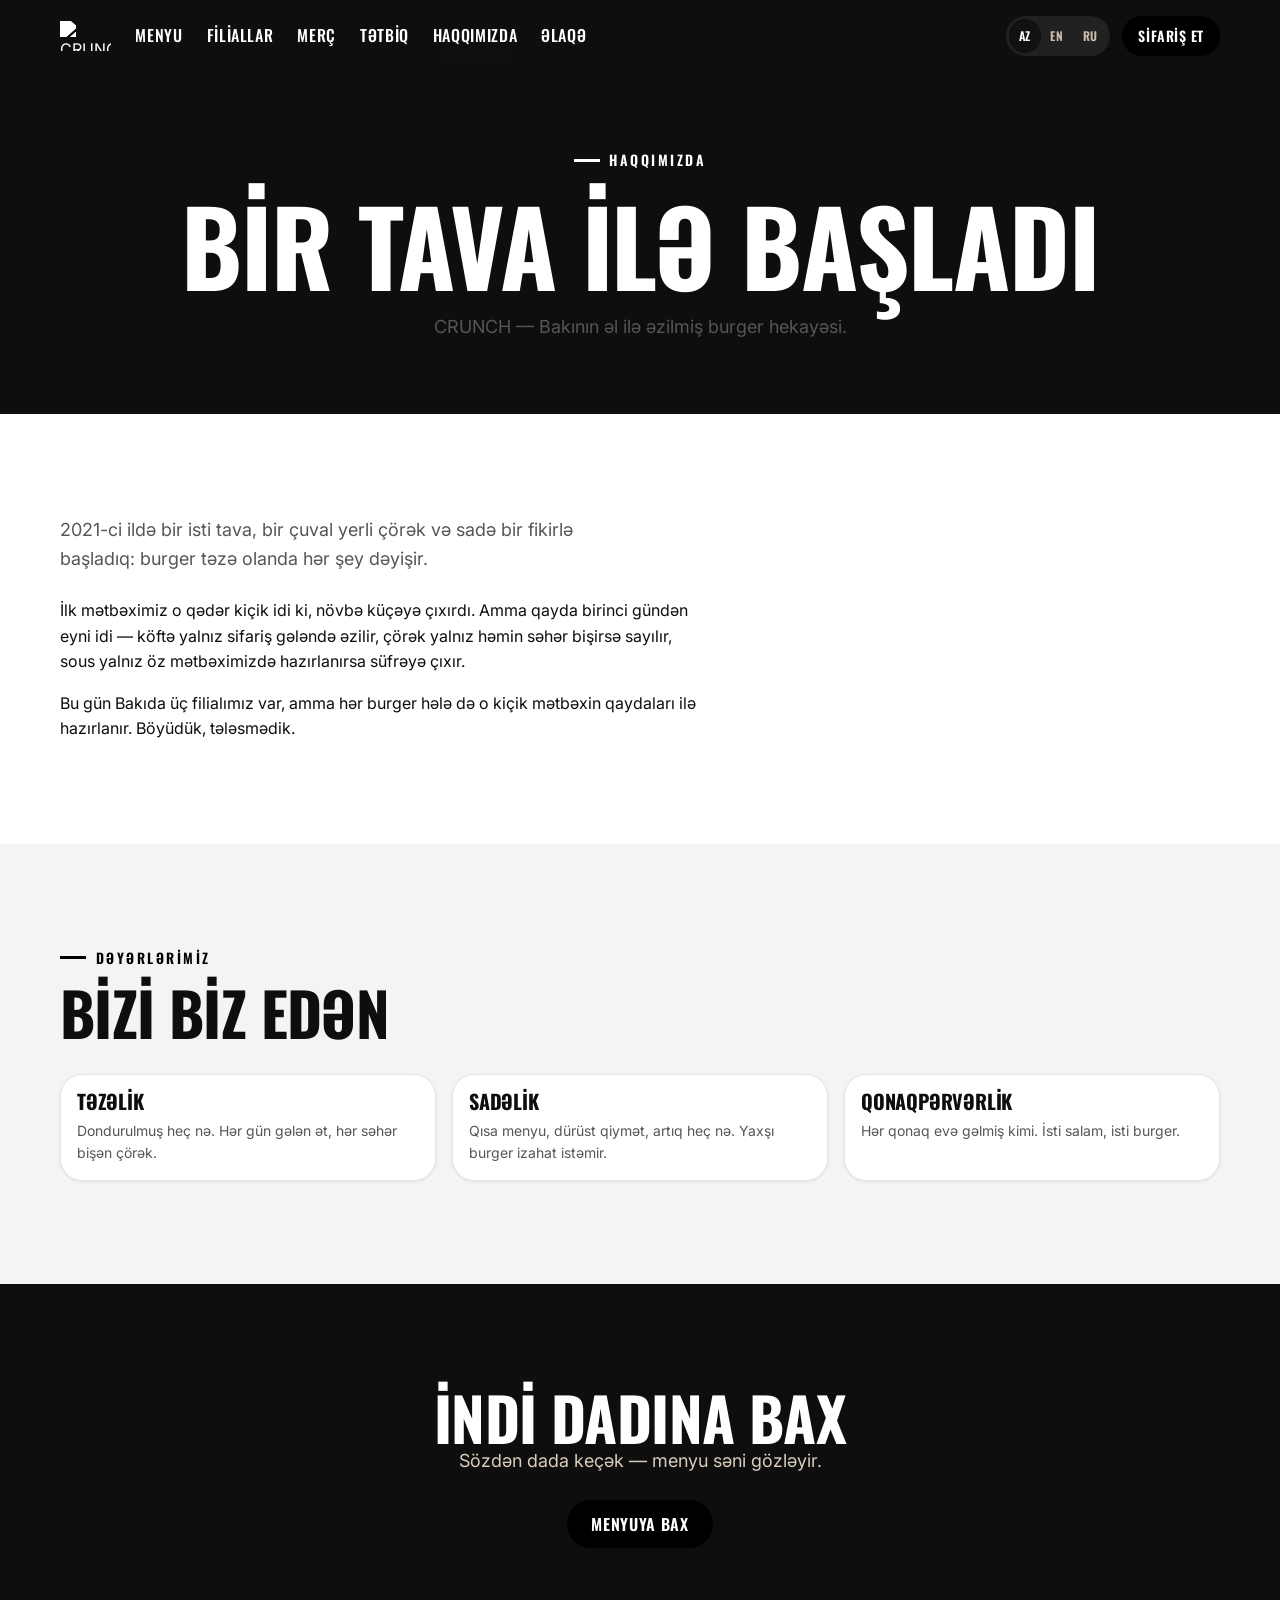
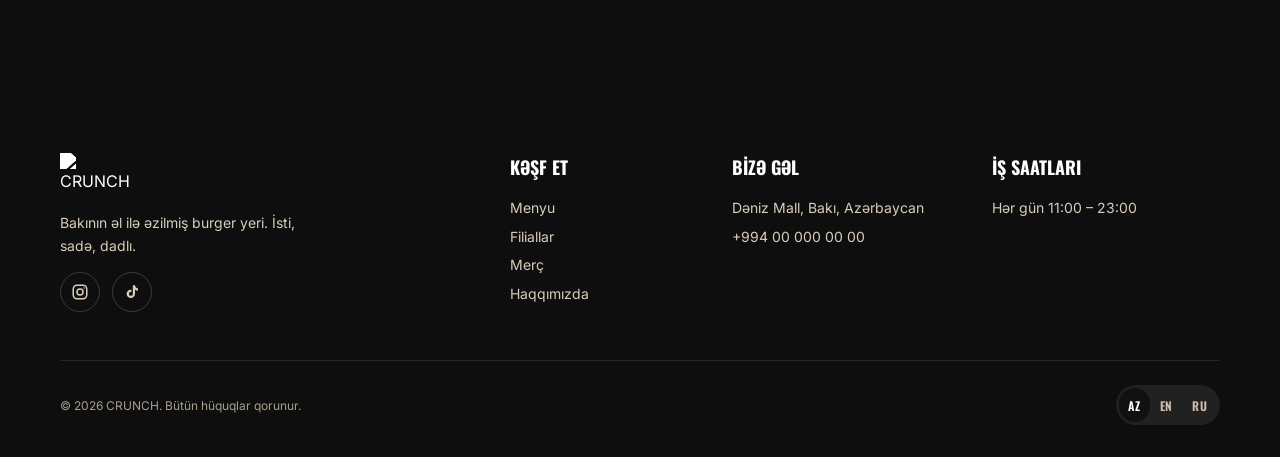
==== commit 203ea758: "Use real CRUNCH logo, store photos, app video and merch shirts from the brand site Header and footer" ====
--- a/about.html
+++ b/about.html
@@ -27,7 +27,7 @@
 <header class="site-header on-dark">
   <div class="container header-inner">
     <a class="brand" href="index.html" aria-label="CRUNCH">
-      <span style="font-family:var(--font-display);font-weight:700;font-size:1.6rem;letter-spacing:.02em;color:var(--c-cream)">CRUN<span style="color:var(--c-cream)">C</span>H</span>
+      <img src="assets/img/brand/logo2.png" alt="CRUNCH" class="brand-logo" width="120" height="70">
     </a>
     <nav class="nav-primary" aria-label="Primary">
       <a href="menu.html" data-i18n="nav.menu">Menyu</a>
@@ -133,7 +133,7 @@
   <div class="container">
     <div class="footer-grid">
       <div class="footer-col footer-brand">
-        <span style="font-family:var(--font-display);font-weight:700;font-size:1.5rem;color:var(--c-cream)">CRUN<span style="color:var(--c-cream)">C</span>H</span>
+        <img src="assets/img/brand/logo2.png" alt="CRUNCH" class="brand-logo" width="120" height="70">
         <p data-i18n="footer.tagline">Bakının əl ilə əzilmiş burger yeri. İsti, sadə, dadlı.</p>
         <div class="socials">
           <a href="https://www.instagram.com/crunch.burger.baku/" target="_blank" rel="noopener" aria-label="Instagram"><svg viewBox="0 0 24 24" fill="none" stroke="currentColor" stroke-width="2" aria-hidden="true"><rect x="3" y="3" width="18" height="18" rx="5"/><circle cx="12" cy="12" r="4"/><circle cx="17.5" cy="6.5" r="1" fill="currentColor" stroke="none"/></svg></a>
--- a/css/base.css
+++ b/css/base.css
@@ -76,7 +76,7 @@
   font-size: var(--fs-300); color: var(--c-flame-deep);
   display: inline-flex; align-items: center; gap: .6rem;
 }
-.on-dark .eyebrow { color: var(--c-mustard); }
+.on-dark .eyebrow, .page-hero .eyebrow { color: var(--c-mustard); }
 .eyebrow::before { content: ""; width: 26px; height: 3px; background: currentColor; }
 
 .lede { font-size: var(--fs-500); color: var(--c-smoke); max-width: 52ch; }
--- a/css/components.css
+++ b/css/components.css
@@ -36,6 +36,9 @@
 }
 .brand { display: inline-flex; align-items: center; flex: 0 0 auto; }
 .brand svg, .brand img { height: 30px; width: auto; }
+/* Real CRUNCH wordmark is black on transparent — render white on dark chrome. */
+.brand-logo { height: 30px; width: auto; filter: brightness(0) invert(1); }
+.footer-brand .brand-logo { height: 40px; margin-bottom: var(--sp-4); display: block; }
 .nav-primary { display: none; }
 .header-actions { margin-left: auto; display: flex; align-items: center; gap: var(--sp-3); }
 
@@ -106,7 +109,7 @@
   display: flex; flex-direction: column;
 }
 .card:hover { transform: translateY(-4px); box-shadow: var(--shadow-3); }
-.card .media { aspect-ratio: 1 / 1; background: var(--c-paper); position: relative; overflow: hidden; }
+.card .media { aspect-ratio: 4 / 3; background: var(--c-paper); position: relative; overflow: hidden; }
 .card .media img { width: 100%; height: 100%; object-fit: cover; }
 .card .body { padding: var(--sp-4); display: flex; flex-direction: column; gap: var(--sp-2); flex: 1; }
 .card h3 { font-size: var(--fs-600); }
--- a/css/pages.css
+++ b/css/pages.css
@@ -86,10 +86,11 @@
 
 .phone-mock {
   width: min(260px, 70%); aspect-ratio: 9 / 19; margin-inline: auto;
-  border-radius: 34px; background: linear-gradient(160deg, #2a2019, #120d09);
-  border: 6px solid #0c0906; box-shadow: var(--shadow-3); position: relative; overflow: hidden;
-}
-.phone-mock::before { content: ""; position: absolute; top: 10px; left: 50%; transform: translateX(-50%); width: 44%; height: 16px; background: #0c0906; border-radius: var(--r-full); }
+  border-radius: 34px; background: linear-gradient(160deg, #222, #000);
+  border: 6px solid #000; box-shadow: var(--shadow-3); position: relative; overflow: hidden;
+}
+.phone-mock::before { content: ""; position: absolute; z-index: 2; top: 10px; left: 50%; transform: translateX(-50%); width: 44%; height: 16px; background: #000; border-radius: var(--r-full); }
+.phone-video { position: absolute; inset: 0; width: 100%; height: 100%; object-fit: cover; }
 .store-badges { display: flex; flex-wrap: wrap; gap: var(--sp-3); margin-top: var(--sp-4); }
 .store-badges img { height: 46px; width: auto; }
 
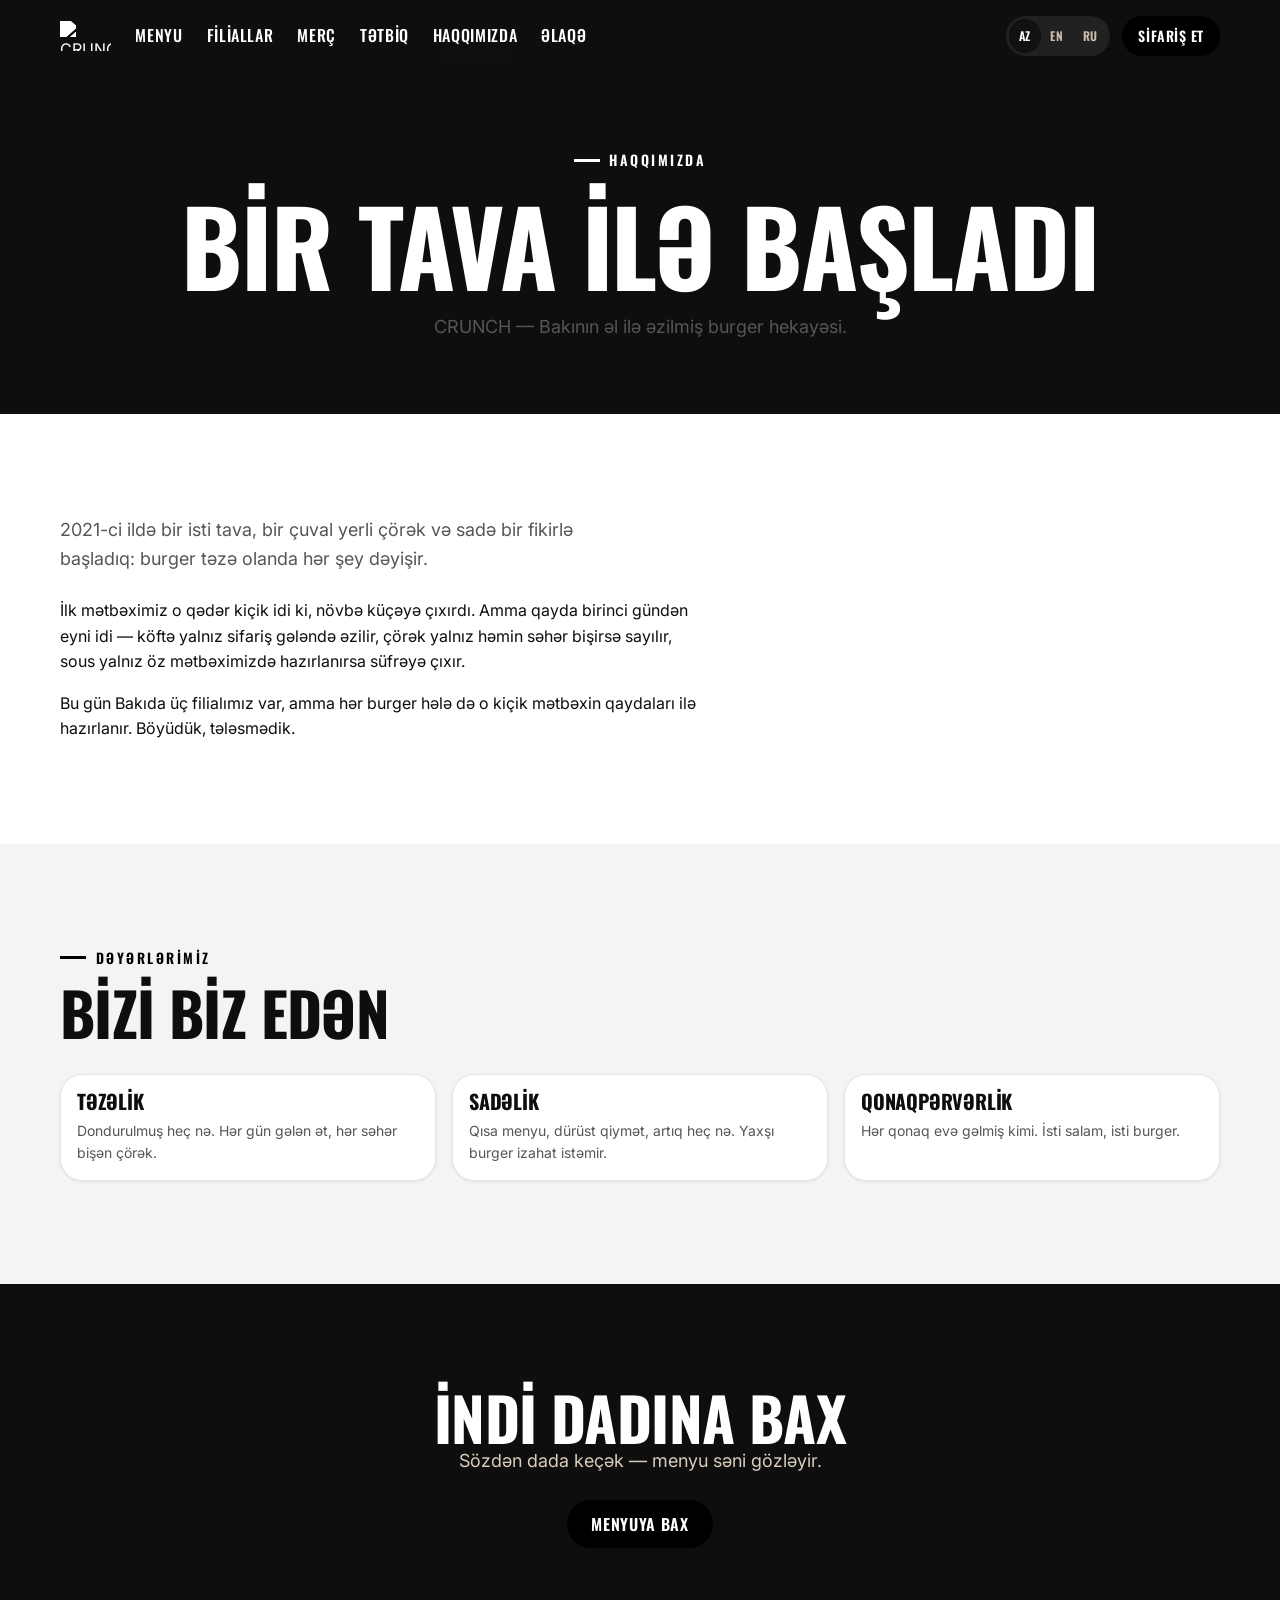
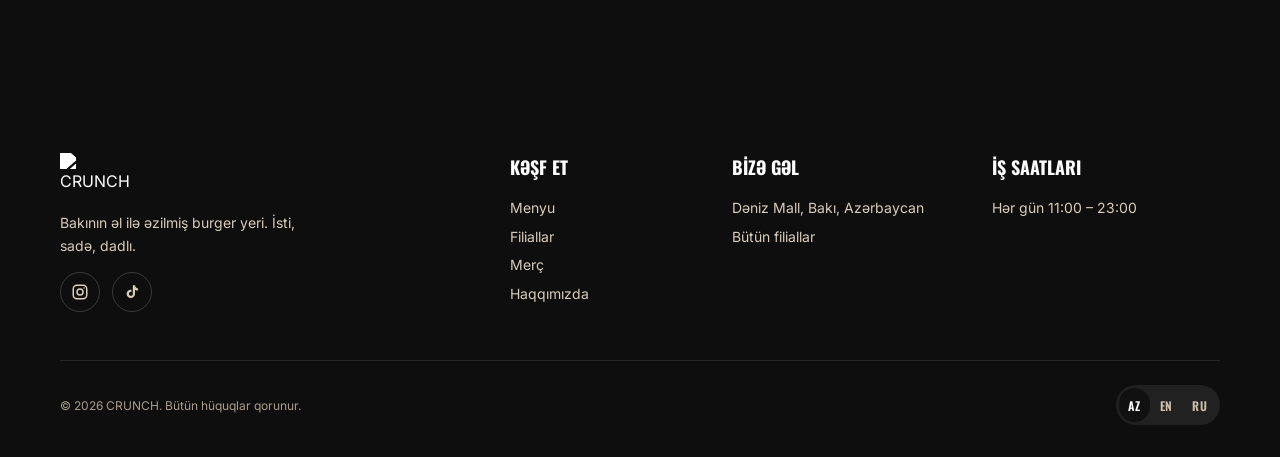
==== commit 085075e4: "Add nearest-branch detection on home and menu, fix contact and footer details Geolocation fills the " ====
--- a/about.html
+++ b/about.html
@@ -150,7 +150,7 @@
       <div class="footer-col">
         <h4 data-i18n="footer.visit">Bizə gəl</h4>
         <p data-i18n="footer.address">Dəniz Mall, Bakı, Azərbaycan</p>
-        <a href="tel:+994000000000">+994 00 000 00 00</a>
+        <a href="locations.html" data-i18n="cta.allLocations">Bütün filiallar</a>
       </div>
       <div class="footer-col">
         <h4 data-i18n="footer.hours">İş saatları</h4>
--- a/css/pages.css
+++ b/css/pages.css
@@ -136,6 +136,12 @@
   border-radius: var(--r-md); margin-block: var(--sp-8);
 }
 
+/* Nearest-branch banner (menu page) */
+.loc-banner { background: var(--c-char); color: var(--c-cream); }
+.loc-banner-inner { display: flex; align-items: center; gap: var(--sp-3); padding-block: var(--sp-3); font-size: var(--fs-300); }
+.loc-banner-inner svg { flex: 0 0 auto; color: var(--c-cream); }
+.loc-banner strong { font-family: var(--font-display); letter-spacing: .01em; }
+
 /* ============================================================
    Locations page
    ============================================================ */
@@ -144,9 +150,16 @@
   position: relative; aspect-ratio: 4 / 3; border-radius: var(--r-lg);
   overflow: hidden; box-shadow: var(--shadow-2); background: var(--c-paper);
 }
-body[data-page="locations"] .map-embed iframe { width: 100%; height: 100%; border: 0; display: block; }
+body[data-page="locations"] .map-embed iframe,
+body[data-page="locations"] .map-embed .leaflet-container { width: 100%; height: 100%; border: 0; display: block; background: var(--c-paper); }
 body[data-page="locations"] .stores-list { display: grid; gap: var(--sp-4); }
-body[data-page="locations"] .store-card:hover { transform: none; }
+body[data-page="locations"] .store-card { cursor: pointer; transition: box-shadow var(--t-fast) var(--ease-out), transform var(--t-fast) var(--ease-out); }
+body[data-page="locations"] .store-card:hover { transform: translateY(-2px); box-shadow: var(--shadow-2); }
+body[data-page="locations"] .store-card.is-active { box-shadow: 0 0 0 2px var(--c-char), var(--shadow-2); }
+body[data-page="locations"] .store-card.is-nearest { box-shadow: 0 0 0 2px var(--c-lettuce); }
+body[data-page="locations"] .store-nearest { font-family: var(--font-display); font-size: var(--fs-200); font-weight: 700; text-transform: uppercase; letter-spacing: .08em; color: var(--c-lettuce); margin-bottom: var(--sp-1); }
+/* Brand map pin */
+.crunch-pin span { display: block; width: 20px; height: 20px; background: var(--c-char); border: 3px solid #fff; border-radius: 50% 50% 50% 0; transform: rotate(-45deg); box-shadow: var(--shadow-2); }
 body[data-page="locations"] .store-top { display: flex; align-items: center; justify-content: space-between; gap: var(--sp-2); flex-wrap: wrap; }
 body[data-page="locations"] .store-hours { margin-top: calc(var(--sp-1) * -1); }
 body[data-page="locations"] .store-status { font-size: var(--fs-300); font-weight: 700; color: var(--c-smoke); }
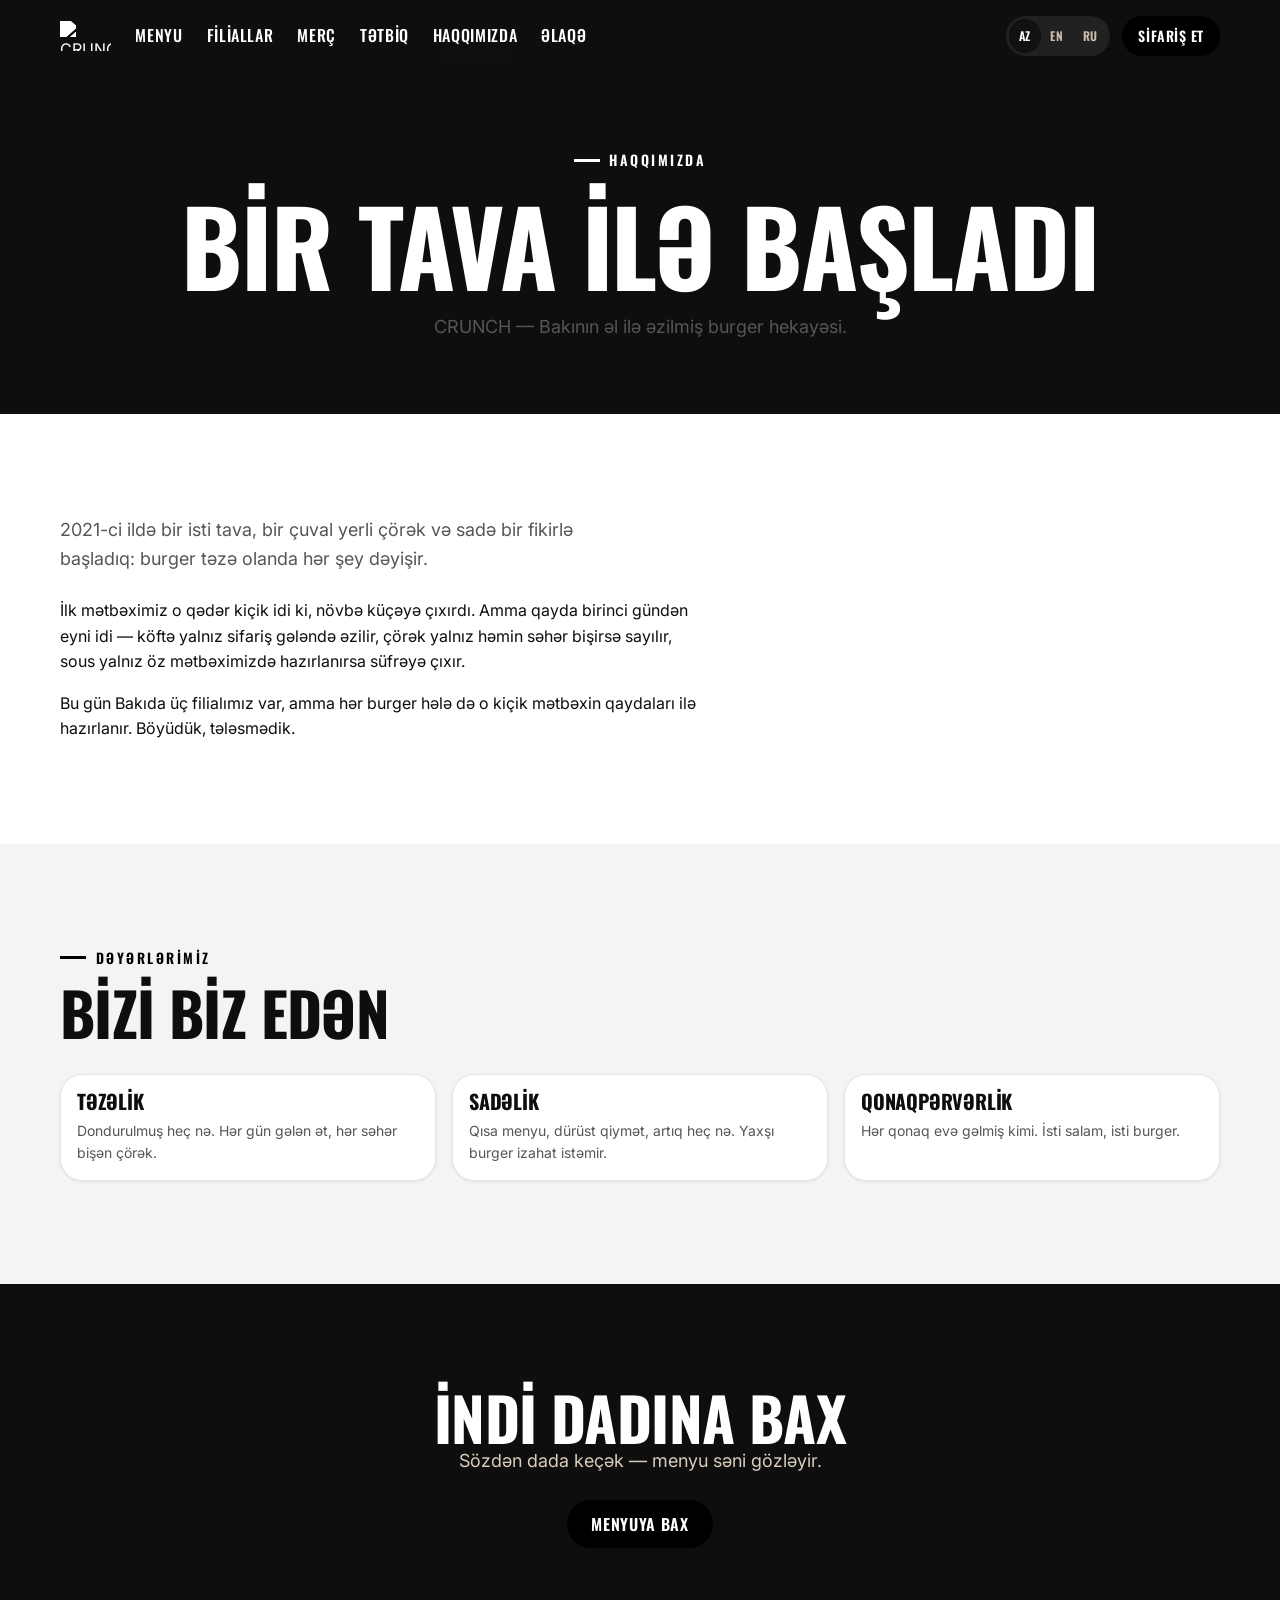
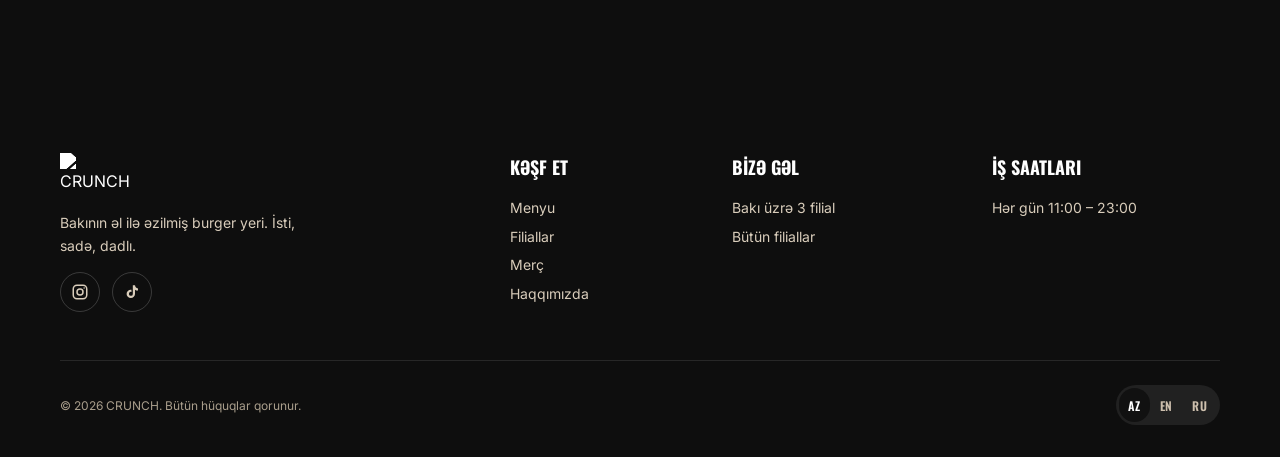
==== commit 7bb38523: "Add motion, fix mobile reveal on the popular carousel and the footer address Cards zoom and lift on " ====
--- a/about.html
+++ b/about.html
@@ -149,7 +149,7 @@
       </div>
       <div class="footer-col">
         <h4 data-i18n="footer.visit">Bizə gəl</h4>
-        <p data-i18n="footer.address">Dəniz Mall, Bakı, Azərbaycan</p>
+        <p data-i18n="footer.address">Bakı üzrə 3 filial</p>
         <a href="locations.html" data-i18n="cta.allLocations">Bütün filiallar</a>
       </div>
       <div class="footer-col">
--- a/css/base.css
+++ b/css/base.css
@@ -96,3 +96,14 @@
 @media (prefers-reduced-motion: reduce) {
   .reveal { opacity: 1; transform: none; transition: none; }
 }
+
+/* — Interaction feedback (works on touch too) — */
+.btn { transition: transform var(--t-fast) var(--ease-out), background var(--t-fast) var(--ease-out), box-shadow var(--t-fast) var(--ease-out); }
+.btn:active { transform: translateY(1px) scale(.98); }
+a, button { -webkit-tap-highlight-color: transparent; }
+
+@media (prefers-reduced-motion: no-preference) {
+  /* Hero burger drifts gently to add life on load, desktop and mobile alike. */
+  .hero-media img { animation: crunch-float 6s var(--ease-in-out) infinite; }
+  @keyframes crunch-float { 0%, 100% { transform: translateY(0); } 50% { transform: translateY(-8px); } }
+}
--- a/css/components.css
+++ b/css/components.css
@@ -109,8 +109,10 @@
   display: flex; flex-direction: column;
 }
 .card:hover { transform: translateY(-4px); box-shadow: var(--shadow-3); }
+.card:active { transform: translateY(-1px) scale(.995); } /* tap feedback on touch */
 .card .media { aspect-ratio: 4 / 3; background: var(--c-paper); position: relative; overflow: hidden; }
-.card .media img { width: 100%; height: 100%; object-fit: cover; }
+.card .media img { width: 100%; height: 100%; object-fit: cover; transition: transform var(--t-slow) var(--ease-out); }
+.card:hover .media img, .card:focus-within .media img { transform: scale(1.06); }
 .card .body { padding: var(--sp-4); display: flex; flex-direction: column; gap: var(--sp-2); flex: 1; }
 .card h3 { font-size: var(--fs-600); }
 .card .desc { font-size: var(--fs-300); color: var(--c-smoke); }
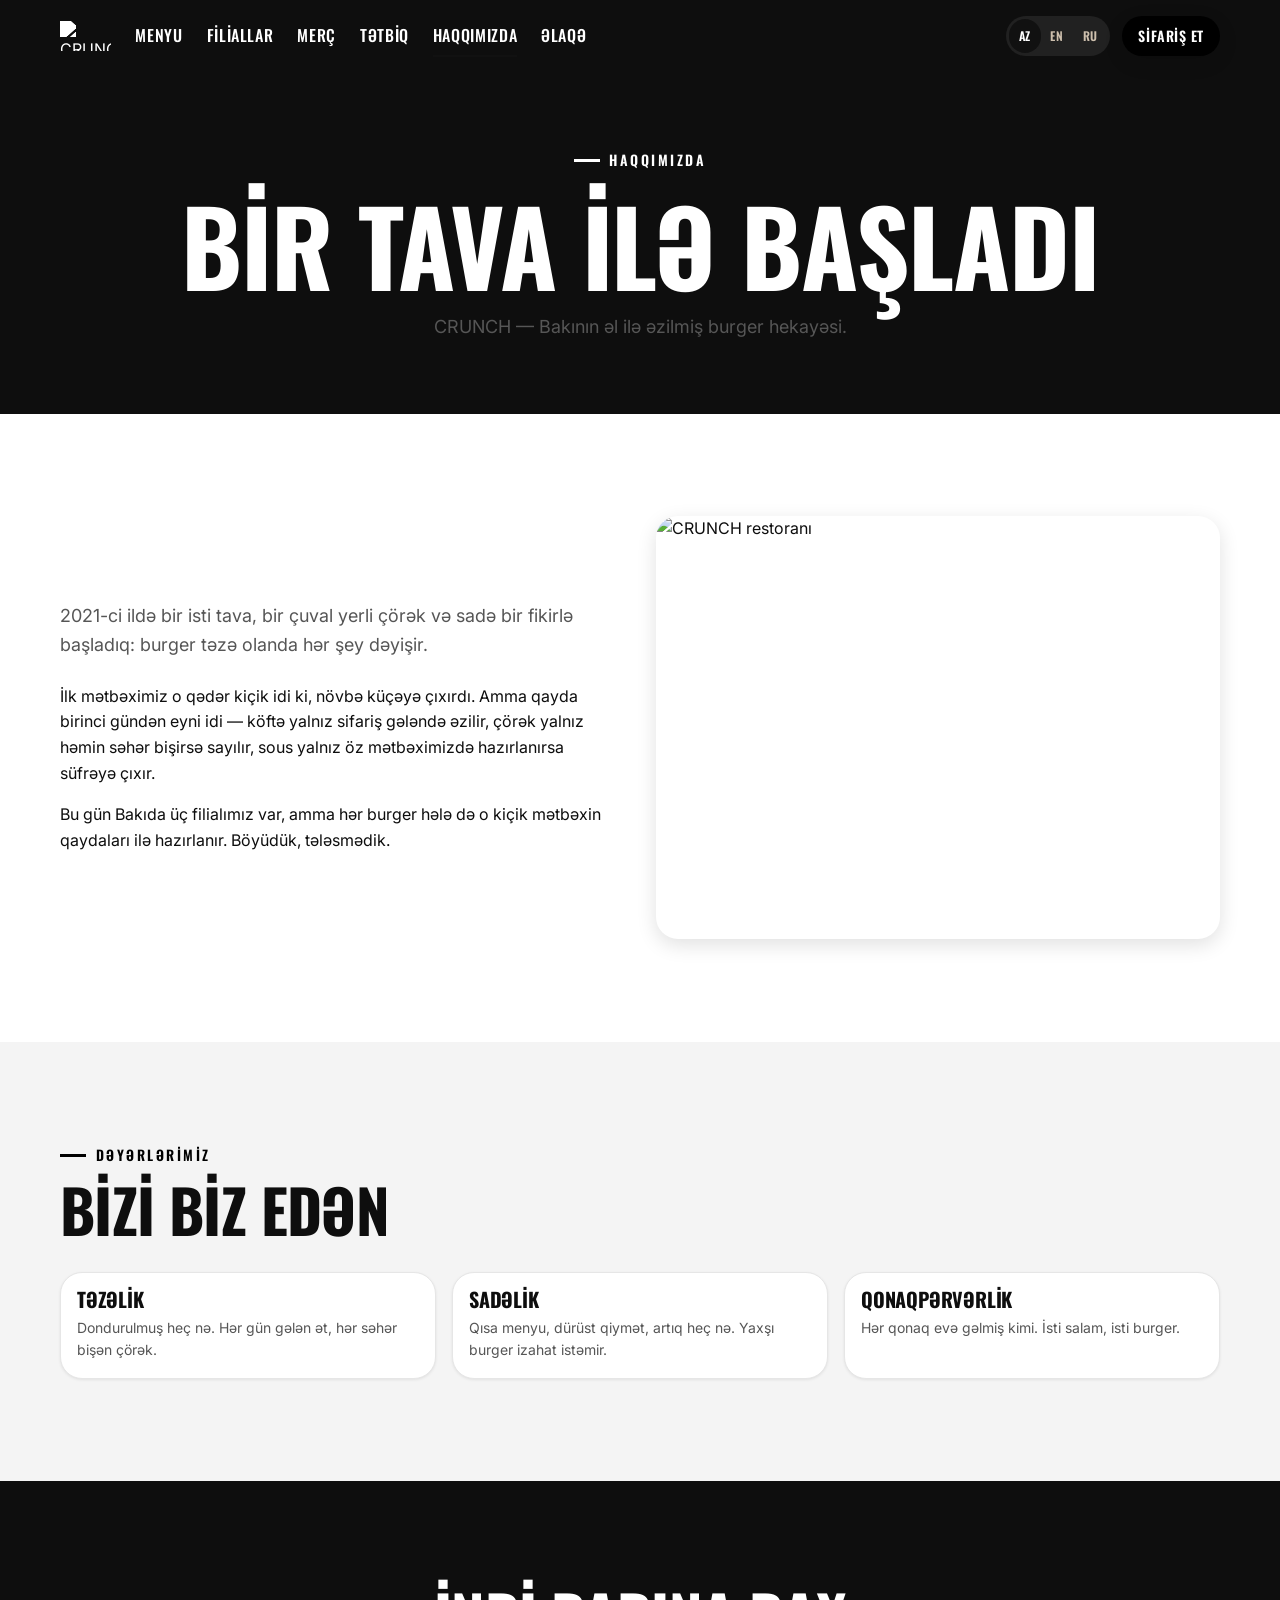
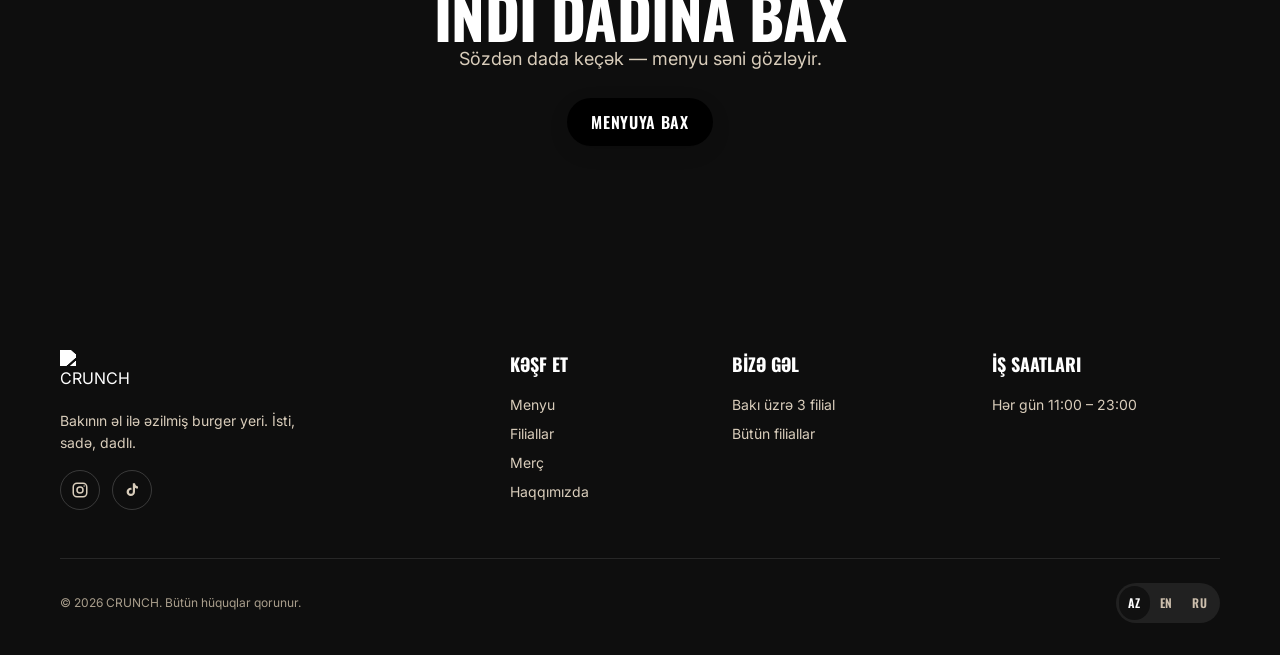
==== commit c38cf3d2: "Keep the mobile toggle above the drawer and animate it, add about photo The header now stacks above " ====
--- a/about.html
+++ b/about.html
@@ -76,12 +76,13 @@
 
   <!-- Story -->
   <section class="section" aria-label="Hekayəmiz">
-    <div class="container">
+    <div class="container split">
       <div class="prose reveal">
         <p class="lede" data-i18n="about.story.lede">2021-ci ildə bir isti tava, bir çuval yerli çörək və sadə bir fikirlə başladıq: burger təzə olanda hər şey dəyişir.</p>
         <p data-i18n="about.story.p1">İlk mətbəximiz o qədər kiçik idi ki, növbə küçəyə çıxırdı. Amma qayda birinci gündən eyni idi — köftə yalnız sifariş gələndə əzilir, çörək yalnız həmin səhər bişirsə sayılır, sous yalnız öz mətbəximizdə hazırlanırsa süfrəyə çıxır.</p>
         <p data-i18n="about.story.p2">Bu gün Bakıda üç filialımız var, amma hər burger hələ də o kiçik mətbəxin qaydaları ilə hazırlanır. Böyüdük, tələsmədik.</p>
       </div>
+      <div class="split-media reveal"><img src="assets/img/content/store-2.png" alt="CRUNCH restoranı" loading="lazy" width="800" height="600"></div>
     </div>
   </section>
 
--- a/css/components.css
+++ b/css/components.css
@@ -25,7 +25,7 @@
 
 /* — Header — */
 .site-header {
-  position: sticky; top: 0; z-index: 100;
+  position: sticky; top: 0; z-index: 140; /* above the drawer (130) so the toggle stays on top */
   background: var(--c-char); color: var(--c-cream);
   transition: box-shadow var(--t-med) var(--ease-out);
 }
@@ -66,11 +66,15 @@
 
 /* — Hamburger — */
 .nav-toggle {
-  display: inline-flex; align-items: center; justify-content: center;
+  position: relative; display: inline-flex; align-items: center; justify-content: center;
   width: 44px; height: 44px; border-radius: var(--r-sm); color: var(--c-cream);
 }
-.nav-toggle svg { width: 26px; height: 26px; }
-.nav-toggle .icon-close { display: none; }
+/* Stack the two icons and cross-fade/rotate between them on toggle. */
+.nav-toggle svg { position: absolute; width: 26px; height: 26px; transition: opacity var(--t-fast) var(--ease-out), transform var(--t-med) var(--ease-out); }
+.nav-toggle .icon-open { opacity: 1; transform: rotate(0) scale(1); }
+.nav-toggle .icon-close { opacity: 0; transform: rotate(-90deg) scale(.6); }
+.nav-toggle[aria-expanded="true"] .icon-open { opacity: 0; transform: rotate(90deg) scale(.6); }
+.nav-toggle[aria-expanded="true"] .icon-close { opacity: 1; transform: rotate(0) scale(1); }
 
 /* — Drawer — */
 .drawer {
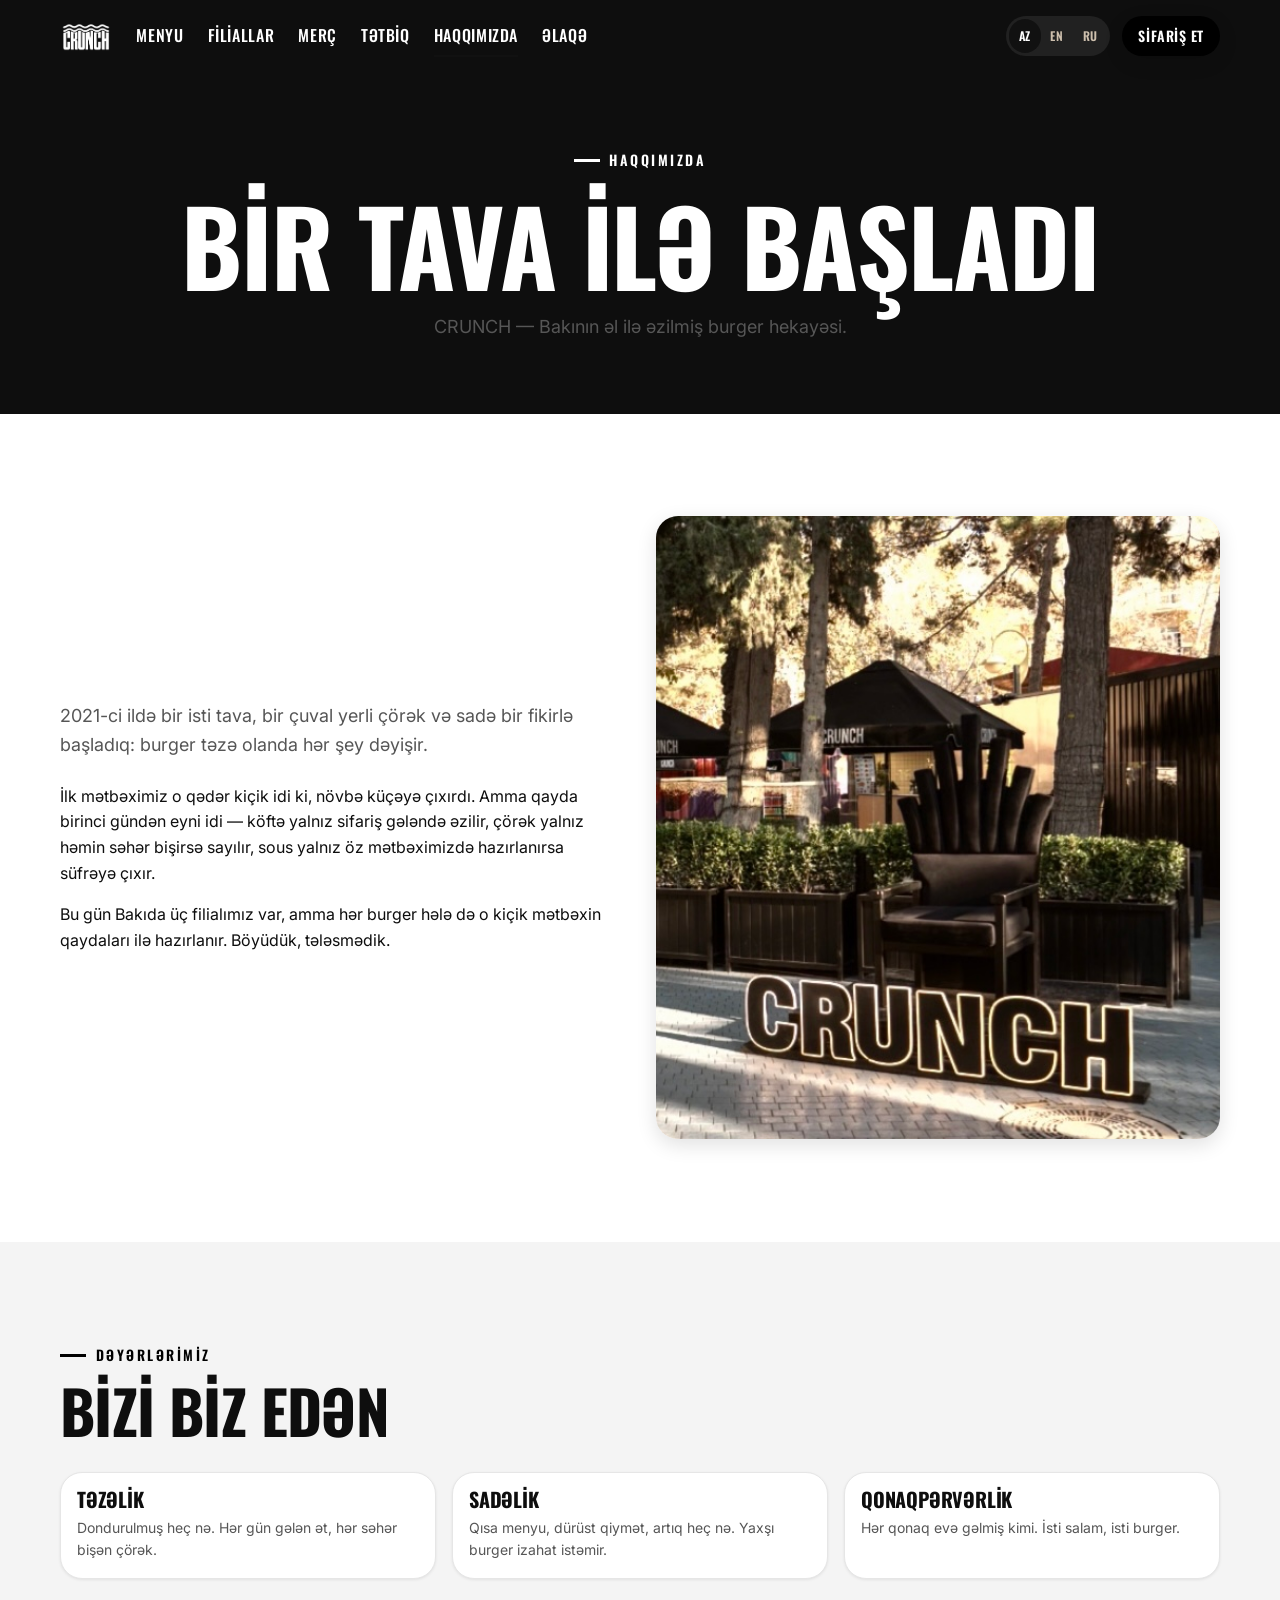
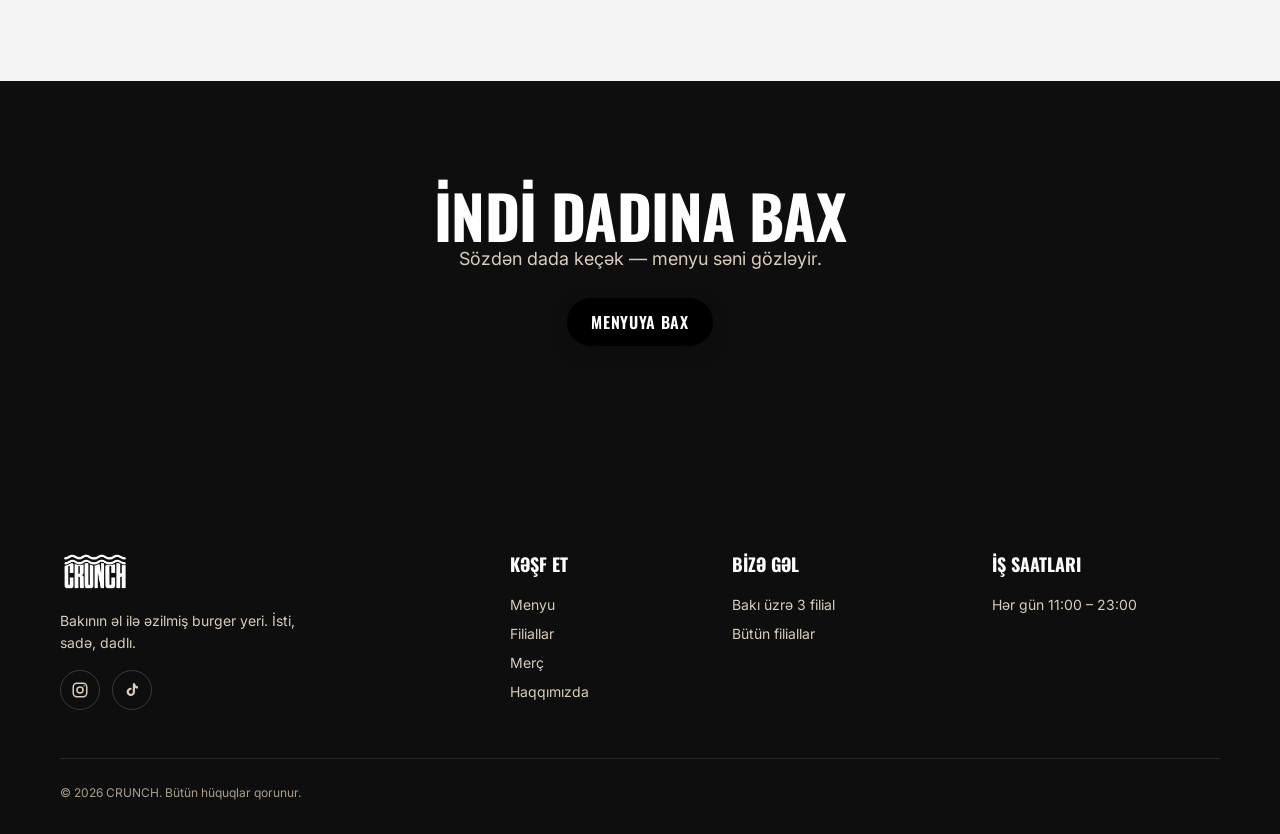
==== commit 48cae9da: "Keep map under the nav drawer, drop footer language switch, center active menu pill Isolate the Leaf" ====
--- a/about.html
+++ b/about.html
@@ -160,11 +160,6 @@
     </div>
     <div class="footer-bottom">
       <span>© 2026 CRUNCH. <span data-i18n="footer.rights">Bütün hüquqlar qorunur.</span></span>
-      <div class="lang-switch" role="radiogroup" aria-label="Language">
-        <button type="button" data-lang="az" role="radio" aria-checked="true">AZ</button>
-        <button type="button" data-lang="en" role="radio" aria-checked="false">EN</button>
-        <button type="button" data-lang="ru" role="radio" aria-checked="false">RU</button>
-      </div>
     </div>
   </div>
 </footer>
--- a/css/pages.css
+++ b/css/pages.css
@@ -149,6 +149,9 @@
 body[data-page="locations"] .map-embed {
   position: relative; aspect-ratio: 4 / 3; border-radius: var(--r-lg);
   overflow: hidden; box-shadow: var(--shadow-2); background: var(--c-paper);
+  /* Contain Leaflet's high internal z-indexes so the map can't sit above the
+     mobile nav drawer/scrim. */
+  z-index: 0; isolation: isolate;
 }
 body[data-page="locations"] .map-embed iframe,
 body[data-page="locations"] .map-embed .leaflet-container { width: 100%; height: 100%; border: 0; display: block; background: var(--c-paper); }
